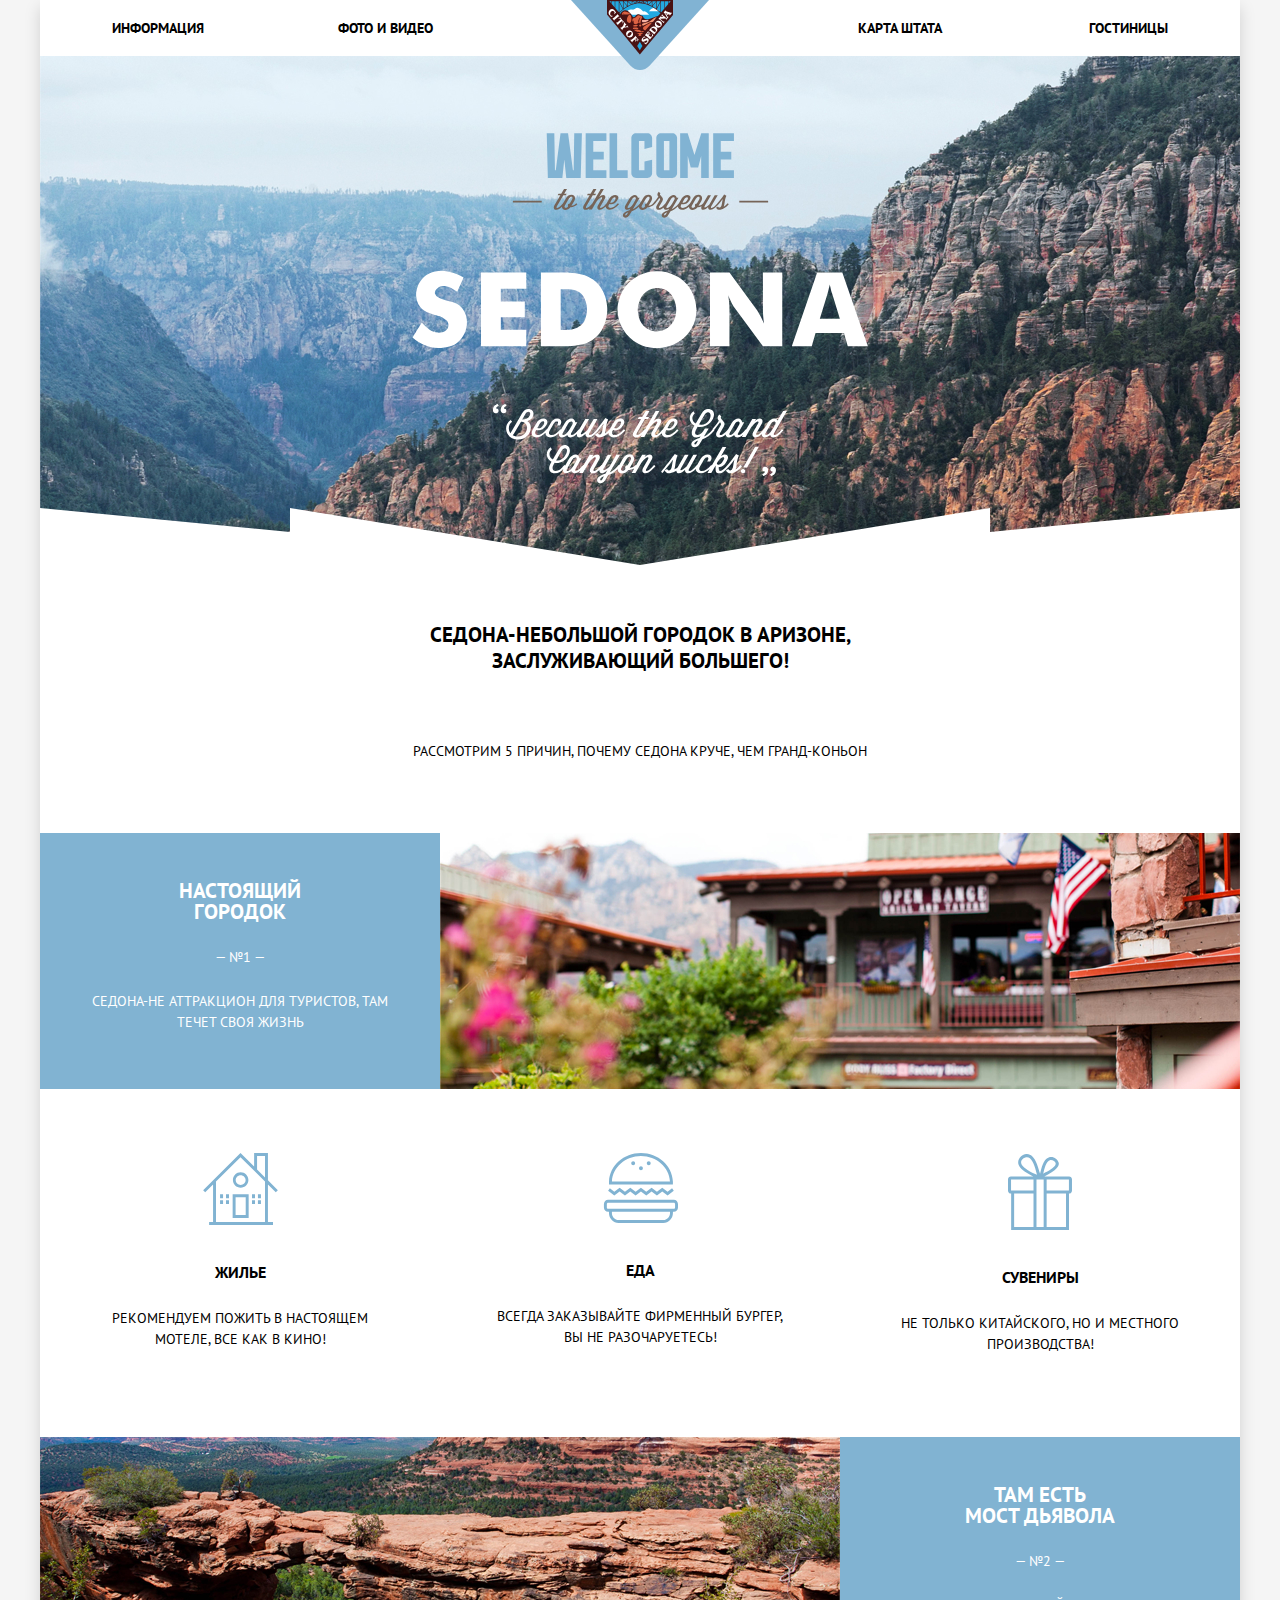
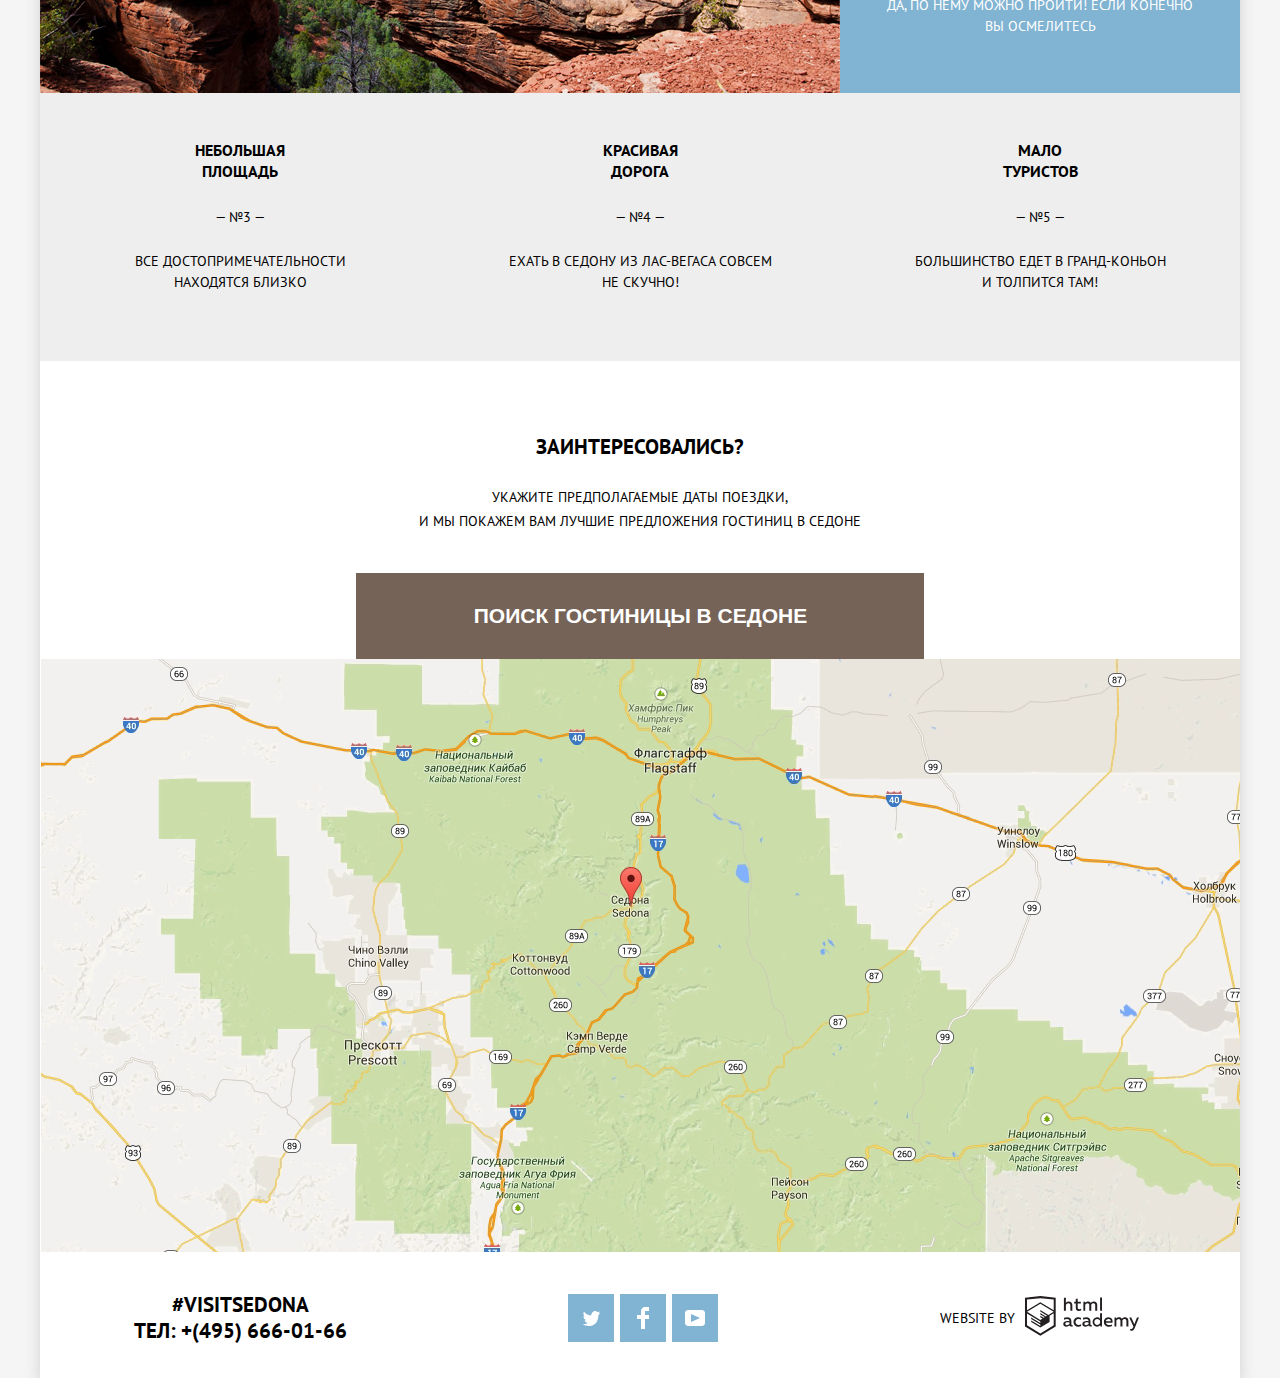
==== index.html @ 92fc89b7 "начал пиксель перфект щапку и форму" ====
<!DOCTYPE html>
<html lang="ru">

<head>
  <meta charset="UTF-8">
  <title>седона</title>
  <link href="css/normalize.css" rel="stylesheet">
  <link href="css/style.css" rel="stylesheet">
  <link rel="icon" href="favicon.ico">
  <link rel="icon" href="favicon/icon.svg" type="image/svg+xml">
  <link rel="apple-touch-icon" href="favicon/180.png">
  <link rel="manifest" href="manifest.webmanifest">
</head>

<body class="page-body">
  <div class="page-body__wrapper">
    <header class="header">
      <nav class="header__content-container">
        <a class="header__logo">
          <img src="img/logo.svg" alt="Логотип Седона»">
        </a>
        <ul class="header__nav-menu">
          <li class="header__nav-item header__nav-item--left"><a>информация</a></li>
          <li class="header__nav-item header__nav-item--left header__nav-item--central"><a href="blank.html">фото и видео</a></li>
          <li class="header__nav-item header__nav-item--right header__nav-item--central"><a href="blank.html">карта штата</a></li>
          <li class="header__nav-item header__nav-item--right"><a href="blank.html">гостиницы</a></li>
        </ul>
      </nav>
    </header>

    <main class="container">
      <div class="container__image">
        <img class="container__label" src="img/welcome.svg" width="457" height="351" alt="фигурная надпись Седона»">
        <img class="container__wings" src="img/wings.svg" width="1200" height="57" alt="заставка белого цвета»">
      </div>


      <section class="explanation">
        <h1 class="explanation__title">cедона-небольшой городок в aризоне,<br>заслуживающий большего!</h1>
        <p class="explanation__description"> рассмотрим 5 причин, почему cедона круче, чем гранд-коньон</p>
      </section>

      <div class="attraction-with-image-section">
        <div class="attraction-with-image-section__text-container">
          <p class="attraction-with-image-section__title">настоящий<br> городок</p>
          <p class="attraction-with-image-section__subtitle">— №1 —</p>
          <p class="attraction-with-image-section__description">седона-не аттракцион для туристов, там<br> течет своя жизнь
          </p>
        </div>
        <img class="attraction-with-image-section__image" src="img/imagewithflag.jpg" width="800" height="256" alt="Виды Седоны">
      </div>

      <section class="feature-section">
        <ul class="feature-section__feature-list">
          <li class="feature-section__feature">
            <img class="feature-section__feature-image" src="img/iconhome.svg" alt="абрис домика">
            <h3 class="feature-section__feature-title">жилье</h3>
            <p class="feature-section__feature-description">рекомендуем пожить в настоящем<br> мотеле, все как в кино!</p>
          </li>
          <li class="feature-section__feature">
            <img class="feature-section__feature-image" src="img/iconfood.svg" alt="гамбургер">
            <h3 class="feature-section__feature-title">еда</h3>
            <p class="feature-section__feature-description">всегда заказывайте фирменный бургер,<br> вы не разочаруетесь!
            </p>
          </li>
          <li class="feature-section__feature">
            <img class="feature-section__feature-image" src="img/iconsouvenir.svg" alt="коробка с бантом">
            <h3 class="feature-section__feature-title">сувениры</h3>
            <p class="feature-section__feature-description">не только китайского, но и местного<br> производства!</p>
          </li>
        </ul>
      </section>

      <div class="attraction-second-image-section">
        <img class="attraction-second-image-section__image" src="img/imagecanyon.jpg" width="800" height="256" alt="Виды каньонов">
        <div class="attraction-with-image-section__text-container">
          <p class="attraction-with-image-section__title">там есть<br> мост дьявола</p>
          <p class="attraction-with-image-section__subtitle">— №2 —</p>
          <p class="attraction-with-image-section__description">да, по нему можно пройти! если конечно<br> вы осмелитесь</p>
        </div>
      </div>

      <section class="attraction-section">
        <ul class="attraction-section__list">
          <li class="attraction-section__item">
            <h3 class="attraction-section__item-title"> небольшая<br> площадь</h3>
            <p class="attraction-section__item-subtitle">— №3 —</p>
            <p class="attraction-section__item-text">все достопримечательности<br> находятся близко</p>
          </li>
          <li>
            <h3 class="attraction-section__item-title"> красивая<br> дорога</h3>
            <p class="attraction-section__item-subtitle">— №4 —</p>
            <p class="attraction-section__item-text">ехать в седону из лас-вегаса совсем<br>не скучно!</p>
          </li>
          <li>
            <h3 class="attraction-section__item-title">мало<br> туристов</h3>
            <p class="attraction-section__item-subtitle">— №5 —</p>
            <p class="attraction-section__item-text">большинство едет в гранд-коньон<br> и толпится там!</p>
          </li>
        </ul>
      </section>

      <section class="search-section">
        <h2 class="search-section__title">заинтересовались?</h2>
        <p class="search-section__subtitle">
          укажите предполагаемые даты поездки,<br>
          и мы покажем вам лучшие предложения гостиниц в седоне
        </p>
        <div class="search-form">
          <button class="search-form__open-button" type="button">поиск гостиницы в седоне</button>
          <form class="search-form__form" action="#" method="post">
            <p class="search-form__input-container">
              <label class="search-form__label" for="check-in-date">дата заезда:</label>
              <input class="search-form__input" id="check-in-date" type="text" name="date" value="24 апреля 2017">
              <button class="search-form__calendar" type="button">
                <svg width="21" height="23" viewBox="0 0 21 23" fill="none" xmlns="http://www.w3.org/2000/svg">
                  <path fill-rule="evenodd" clip-rule="evenodd"
                    d="M16.406 3.02498H19.251C20.217 3.02498 21 3.84698 21 4.86198V21.164C21 22.179 20.217 23 19.251 23H1.75C0.784 23 0 22.179 0 21.164V4.86198C0 3.84698 0.784 3.02498 1.75 3.02498H4.593V1.64798C4.593 1.26698 4.887 0.958984 5.25 0.958984C5.612 0.958984 5.906 1.26698 5.906 1.64798V3.02498H9.844V1.64798C9.844 1.26698 10.138 0.958984 10.501 0.958984C10.862 0.958984 11.156 1.26698 11.156 1.64798V3.02498H15.094V1.64798C15.094 1.26698 15.387 0.958984 15.75 0.958984C16.112 0.958984 16.406 1.26698 16.406 1.64798V3.02498ZM19.5646 21.484C19.6466 21.3979 19.691 21.2828 19.688 21.164H19.689V4.86198C19.689 4.60898 19.493 4.40298 19.252 4.40298H16.407V5.78098C16.407 6.16198 16.113 6.46998 15.751 6.46998C15.388 6.46998 15.095 6.16198 15.095 5.78098V4.40298H11.157V5.78098C11.157 6.16198 10.863 6.46998 10.502 6.46998C10.139 6.46998 9.845 6.16198 9.845 5.78098V4.40298H5.907V5.78098C5.907 6.16198 5.613 6.46998 5.251 6.46998C4.888 6.46998 4.594 6.16198 4.594 5.78098V4.40298H1.75C1.50263 4.40953 1.30696 4.61458 1.312 4.86198V21.164C1.30696 21.4114 1.50263 21.6164 1.75 21.623H19.251C19.3698 21.6201 19.4826 21.5701 19.5646 21.484Z"
                    fill="#A9A9A9" />
                  <path fill-rule="evenodd" clip-rule="evenodd"
                    d="M4.59399 9.2251H7.21899V11.2911H4.59399V9.2251ZM4.59399 12.6681H7.21899V14.7351H4.59399V12.6681ZM7.21899 16.1121H4.59399V18.1781H7.21899V16.1121ZM9.18799 16.1121H11.813V18.1781H9.18799V16.1121ZM11.813 12.6681H9.18799V14.7351H11.813V12.6681ZM9.18799 9.2251H11.813V11.2911H9.18799V9.2251ZM16.406 16.1121H13.781V18.1781H16.406V16.1121ZM13.781 12.6681H16.406V14.7351H13.781V12.6681ZM16.406 9.2251H13.781V11.2911H16.406V9.2251Z"
                    fill="#A9A9A9" />
                </svg>
              </button>
            </p>
            <p class="search-form__input-container">
              <label class="search-form__label" for="check-out-date">дата выезда:</label>
              <input class="search-form__input" id="check-out-date" type="text" name="date" value="4 июля 2017">
              <button class="search-form__calendar" type="button">
                <svg width="21" height="23" viewBox="0 0 21 23" fill="none" xmlns="http://www.w3.org/2000/svg">
                  <path fill-rule="evenodd" clip-rule="evenodd"
                    d="M16.406 3.02498H19.251C20.217 3.02498 21 3.84698 21 4.86198V21.164C21 22.179 20.217 23 19.251 23H1.75C0.784 23 0 22.179 0 21.164V4.86198C0 3.84698 0.784 3.02498 1.75 3.02498H4.593V1.64798C4.593 1.26698 4.887 0.958984 5.25 0.958984C5.612 0.958984 5.906 1.26698 5.906 1.64798V3.02498H9.844V1.64798C9.844 1.26698 10.138 0.958984 10.501 0.958984C10.862 0.958984 11.156 1.26698 11.156 1.64798V3.02498H15.094V1.64798C15.094 1.26698 15.387 0.958984 15.75 0.958984C16.112 0.958984 16.406 1.26698 16.406 1.64798V3.02498ZM19.5646 21.484C19.6466 21.3979 19.691 21.2828 19.688 21.164H19.689V4.86198C19.689 4.60898 19.493 4.40298 19.252 4.40298H16.407V5.78098C16.407 6.16198 16.113 6.46998 15.751 6.46998C15.388 6.46998 15.095 6.16198 15.095 5.78098V4.40298H11.157V5.78098C11.157 6.16198 10.863 6.46998 10.502 6.46998C10.139 6.46998 9.845 6.16198 9.845 5.78098V4.40298H5.907V5.78098C5.907 6.16198 5.613 6.46998 5.251 6.46998C4.888 6.46998 4.594 6.16198 4.594 5.78098V4.40298H1.75C1.50263 4.40953 1.30696 4.61458 1.312 4.86198V21.164C1.30696 21.4114 1.50263 21.6164 1.75 21.623H19.251C19.3698 21.6201 19.4826 21.5701 19.5646 21.484Z"
                    fill="#A9A9A9" />
                  <path fill-rule="evenodd" clip-rule="evenodd"
                    d="M4.59399 9.2251H7.21899V11.2911H4.59399V9.2251ZM4.59399 12.6681H7.21899V14.7351H4.59399V12.6681ZM7.21899 16.1121H4.59399V18.1781H7.21899V16.1121ZM9.18799 16.1121H11.813V18.1781H9.18799V16.1121ZM11.813 12.6681H9.18799V14.7351H11.813V12.6681ZM9.18799 9.2251H11.813V11.2911H9.18799V9.2251ZM16.406 16.1121H13.781V18.1781H16.406V16.1121ZM13.781 12.6681H16.406V14.7351H13.781V12.6681ZM16.406 9.2251H13.781V11.2911H16.406V9.2251Z"
                    fill="#A9A9A9" />
                </svg>
              </button>
            </p>

            <div class="search-form__ages">
              <label class="search-form__label" for="choose-adult">взрослые:</label>
              <button class="search-form__age-button" type="button" name="minus-adult">
                <svg width="11" height="11" viewBox="0 0 11 2" fill="none" xmlns="http://www.w3.org/2000/svg">
                  <rect width="11" height="3" fill="#A9A9A9" />
                </svg>
              </button>
              <input class="search-form__age-input" id="choose-adult" type="text" name="amount-adult" value="2">
              <button class="search-form__age-button" class="" type="button" name="plus-adult">
                <svg width="11" height="11" viewBox="0 0 11 11" fill="none" xmlns="http://www.w3.org/2000/svg">
                  <path fill-rule="evenodd" clip-rule="evenodd" d="M4.23086 6.76932V11H6.76932V6.76932H11V4.23086H6.76932V0H4.23085V4.23086H0V6.76932H4.23086Z" fill="#A9A9A9" />
                </svg>
              </button>
              <label class="search-form__label search-form__label--type_inline" for="choose-child">дети:</label>
              <button class="search-form__age-button" type="button" name="minus-children">
                <svg width="11" height="11" viewBox="0 0 11 2" fill="none" xmlns="http://www.w3.org/2000/svg">
                  <rect width="11" height="3" fill="#A9A9A9" />
                </svg>
              </button>
              <input class="search-form__age-input" id="choose-child" type="text" name="amount-child" value="0">
              <button class="search-form__age-button" type="button" name="plus-children">
                <svg width="11" height="11" viewBox="0 0 11 11" fill="none" xmlns="http://www.w3.org/2000/svg">
                  <path fill-rule="evenodd" clip-rule="evenodd" d="M4.23086 6.76932V11H6.76932V6.76932H11V4.23086H6.76932V0H4.23085V4.23086H0V6.76932H4.23086Z" fill="#A9A9A9" />
                </svg>
              </button>
            </div>
            <button class="search-form__submit-button" type="submit">
              <p>найти</p>
            </button>
          </form>
        </div>
        <img class="search-form__map" src="img/map.jpg" alt="карта Седоны">
      </section>
    </main>

    <footer class="footer">
      <div class="footer__contacts">
        <a class="footer__contact-link" href="#">#VISITSEDONA</a>
        <a class="footer__contact-link" href="#">тел: +(495) 666-01-66</a>
      </div>

      <ul class="footer__social-list">
        <li class="footer__social-item">
          <a class="footer__social-button" href="#">
            <svg width="17" height="17" viewBox="0 0 17 17" fill="none" xmlns="http://www.w3.org/2000/svg">
              <path
                d="M10.95 1.14409C12.635 0.648089 13.934 1.41409 14.527 2.32309C15.2 2.09209 15.858 1.84209 16.538 1.61509C16.5249 2.30145 16.2117 2.94761 15.681 3.38309C16.366 3.55309 16.985 2.89209 16.985 2.89209C16.816 3.89209 15.979 4.68009 15.422 4.91609C15.191 11.6661 12.247 16.1331 5.34498 15.9981H4.89898C4.48898 15.9981 0.734977 15.5381 0.000976562 14.1111C2.27198 14.3071 3.89398 13.6891 4.69398 12.9341C3.73398 12.6341 2.01498 12.4571 1.71498 9.98409C2.06398 10.0901 2.27898 10.2121 2.90498 10.1031C1.70498 9.24709 0.373977 8.53009 0.447977 6.33009C0.732977 6.65809 1.51498 6.86609 1.78798 6.80209C1.08498 6.56109 -0.182023 3.44209 0.893977 1.85009C2.71198 3.70409 4.62898 5.45609 8.04598 5.62309C8.25398 3.33009 9.18298 1.79309 10.95 1.14409Z"
                fill="white" />
            </svg>
          </a>
        </li>
        <li class="footer__social-item">
          <a class="footer__social-button" href="#">
            <svg width="12" height="22" viewBox="0 0 12 22" fill="none" xmlns="http://www.w3.org/2000/svg">
              <path d="M12 4V0H8C5.79086 0 4 1.79086 4 4V8H0V12H4V22H8V12H12V8H8V4H12Z" fill="white" />
            </svg>
          </a>
        </li>
        <li class="footer__social-item">
          <a class="footer__social-button" href="#">
            <svg width="20" height="16" viewBox="0 0 20 16" fill="none" xmlns="http://www.w3.org/2000/svg">
              <path fill-rule="evenodd" clip-rule="evenodd"
                d="M3 0H17C18.65 0 20 1.35 20 3V13C20 14.65 18.65 16 17 16H3C1.35 16 0 14.65 0 13V3C0 1.35 1.35 0 3 0ZM6.027 4.002V11.998L15.014 8L6.027 4.002Z" fill="white" />
            </svg>
          </a>
        </li>
      </ul>

      <div class="footer__logo-container">
        <p class="footer__logo-text">WEBSITE BY</p>
        <a class="footer__logo-link" href="https://htmlacademy.ru/intensive/htmlcss">
          <svg width="115" height="41" viewBox="0 0 115 41" fill="none" xmlns="http://www.w3.org/2000/svg">
            <path fill-rule="evenodd" clip-rule="evenodd"
              d="M15.5197 1.05737H15.3509L0 2.71895V31.4945L15.3509 40.8382L30.7018 31.4945V2.71895L15.5197 1.05737ZM77.0183 2.62185H75.0876V15.7311H77.0183V2.62185ZM40.8619 2.63264V7.76843C41.6131 6.9864 42.6386 6.5436 43.7105 6.53843C44.6823 6.47908 45.6329 6.84495 46.3253 7.54479C47.0177 8.24462 47.3866 9.21244 47.3399 10.2068V15.7634H45.367V10.4658C45.4231 9.94897 45.2754 9.43059 44.9566 9.02553C44.6377 8.62047 44.174 8.36218 43.6683 8.3079H43.3518C42.3456 8.36979 41.4321 8.9295 40.9041 9.80764V15.7634H38.8995V2.63264H40.8619ZM77.0183 31.4837H75.2775V30.0595C74.4828 31.1353 73.23 31.7538 71.9119 31.7211C69.4751 31.5528 67.5825 29.4822 67.5825 26.9845C67.5825 24.4867 69.4751 22.4162 71.9119 22.2479C73.1195 22.2052 74.2818 22.7203 75.0771 23.6505V18.3205H77.0183V31.4837ZM47.0656 30.0595C47.263 30.0515 47.4583 30.0152 47.6459 29.9516V31.3866C47.2482 31.5404 46.826 31.6172 46.4009 31.6132C45.6482 31.6769 44.9394 31.2429 44.639 30.5342C43.7036 31.31 42.5302 31.7227 41.3261 31.6995C39.733 31.6995 38.256 30.804 38.256 28.9482C38.256 26.65 40.3661 25.9379 42.1702 25.9379C42.9402 25.9505 43.707 26.0408 44.4596 26.2076V25.884C44.4596 24.805 43.6578 23.9742 42.1491 23.9742C41.0585 23.9764 39.9804 24.2116 38.9839 24.6647V22.8305C40.0678 22.451 41.204 22.2506 42.3495 22.2371C44.8394 22.2371 46.3693 23.4455 46.3693 26.1753V29.4121C46.3546 29.5668 46.401 29.721 46.4981 29.8406C46.5951 29.9601 46.7349 30.035 46.8862 30.0487H47.0656V30.0595ZM40.2711 28.8403C40.298 29.229 40.4761 29.5905 40.7655 29.844C41.055 30.0974 41.4317 30.2217 41.8115 30.189H41.9275C42.8819 30.1906 43.7973 29.8022 44.4702 29.11V27.5779C43.842 27.4414 43.2026 27.3655 42.5605 27.3513C41.5055 27.3513 40.2817 27.7074 40.2817 28.8403H40.2711ZM56.0229 22.9384C55.1962 22.4632 54.2596 22.2246 53.3115 22.2479H52.9422C51.7332 22.2873 50.5891 22.8166 49.7619 23.7192C48.9347 24.6218 48.4923 25.8236 48.5321 27.06V27.5024C48.6957 30.0004 50.805 31.8921 53.2482 31.7318C54.2519 31.7555 55.2477 31.5452 56.1601 31.1168V29.2718C55.3769 29.7215 54.4945 29.9591 53.5963 29.9624C52.5199 30.0288 51.4963 29.4793 50.9385 28.5356C50.3806 27.5918 50.3806 26.4095 50.9385 25.4658C51.4963 24.522 52.5199 23.9725 53.5963 24.039C54.461 24.0357 55.3066 24.2989 56.0229 24.7942V22.9384ZM66.1514 30.0595C66.3488 30.0515 66.5441 30.0152 66.7317 29.9516V31.3866C66.334 31.5404 65.9118 31.6172 65.4867 31.6132C64.734 31.6769 64.0252 31.2429 63.7248 30.5342C62.7894 31.31 61.616 31.7227 60.4119 31.6995C58.8188 31.6995 57.3417 30.804 57.3417 28.9482C57.3417 26.65 59.4518 25.9379 61.256 25.9379C62.0259 25.9505 62.7928 26.0408 63.5454 26.2076V25.884C63.5454 24.805 62.7436 23.9742 61.2349 23.9742C60.1443 23.9764 59.0662 24.2116 58.0697 24.6647V22.8305C59.1536 22.451 60.2897 22.2506 61.4353 22.2371C63.9252 22.2371 65.455 23.4455 65.455 26.1753V29.4121C65.4404 29.5668 65.4868 29.721 65.5838 29.8406C65.6809 29.9601 65.8207 30.035 65.972 30.0487H66.1514V30.0595ZM59.855 29.8481C59.5632 29.5943 59.3837 29.2311 59.3569 28.8403H59.378C59.378 27.7074 60.5385 27.3513 61.6569 27.3513C62.299 27.3655 62.9383 27.4414 63.5665 27.5779V29.11C62.8937 29.8022 61.9782 30.1906 61.0239 30.189H60.9078C60.5263 30.2247 60.1469 30.1019 59.855 29.8481ZM69.3271 26.9305C69.3271 25.2859 70.6308 23.9526 72.239 23.9526L72.2601 24.0066C73.4742 24.0066 74.5742 24.7382 75.0665 25.8732V28.0311C74.5856 29.1871 73.4673 29.9296 72.239 29.9084C70.6308 29.9084 69.3271 28.5752 69.3271 26.9305ZM83.3486 22.2479C86.8408 22.2479 88.0541 25.1395 87.4844 27.7397H80.922C81.1436 29.3582 82.6839 30.0163 84.2876 30.0163C85.2509 30.0196 86.2027 29.8021 87.0729 29.3797V31.1061C86.0736 31.5421 84.9939 31.7519 83.9078 31.7211C81.2385 31.7211 78.8963 30.189 78.8963 26.9521C78.8362 25.7502 79.2482 24.5736 80.0408 23.6841C80.8334 22.7945 81.9408 22.2658 83.1165 22.2155H83.3486V22.2479ZM80.8693 26.1753C80.9704 24.8237 82.1216 23.8104 83.4436 23.9095H83.4858C84.1064 23.8531 84.7196 24.08 85.1612 24.5295C85.6028 24.979 85.8275 25.6051 85.7752 26.24H80.8693V26.1753ZM89.489 31.4621V22.4961H91.2298V23.575C91.9777 22.7197 93.041 22.2229 94.1628 22.2047C95.2951 22.1328 96.3712 22.7163 96.9482 23.7153C97.7407 22.8335 98.8477 22.3161 100.018 22.2803C100.952 22.2327 101.859 22.6011 102.507 23.2901C103.154 23.9792 103.478 24.9213 103.394 25.8732V31.4837H101.39V25.9271C101.437 25.4734 101.306 25.0191 101.024 24.6647C100.743 24.3104 100.336 24.0852 99.8917 24.039H99.6174C98.7512 24.0941 97.9525 24.536 97.4335 25.2474V31.4837H95.4289V25.9271C95.4728 25.47 95.3357 25.0139 95.0481 24.6611C94.7606 24.3082 94.3467 24.088 93.8991 24.0497H93.6881C92.7466 24.1344 91.8915 24.6449 91.3564 25.4416V31.5161H89.5312L89.489 31.4621ZM113.977 22.4745H111.972L109.324 29.2718L106.306 22.4853H104.196L108.417 31.5484L108.237 32.0016C107.72 33.3611 107.003 34.0516 106.053 34.0516C105.75 34.0548 105.447 34.0112 105.156 33.9221V35.6161C105.536 35.7125 105.926 35.7632 106.317 35.7671C107.646 35.7671 108.902 35.0226 109.851 32.6813L113.977 22.4745ZM52.689 6.78658V3.54974L50.7266 4.01369V6.73264H49.144V8.49132H50.7899V12.9905C50.7231 13.817 51.0244 14.6301 51.61 15.2038C52.1955 15.7775 53.0028 16.0505 53.8073 15.9468C54.5996 15.9535 55.3875 15.8259 56.139 15.5692V13.8429C55.5727 14.0781 54.9672 14.199 54.356 14.199C53.2165 14.199 52.689 13.8105 52.689 12.6237V8.5129H55.8541V6.78658H52.689ZM58.3862 15.7526V6.75421H60.1376V7.83316C60.8811 6.97655 61.9403 6.476 63.0601 6.45211C64.1624 6.38099 65.2146 6.93142 65.8032 7.88711C66.5958 7.00534 67.7028 6.48794 68.8734 6.45211C69.8138 6.41462 70.7233 6.79859 71.364 7.50353C72.0046 8.20846 72.3126 9.16418 72.2073 10.1205V15.7418H70.2028V10.1853C70.2499 9.73151 70.1184 9.27721 69.8373 8.92287C69.5561 8.56853 69.1485 8.34334 68.7046 8.29711H68.4619C67.5957 8.35228 66.797 8.7942 66.278 9.50553V15.7418H64.2734V10.1853C64.3206 9.73151 64.1891 9.27721 63.9079 8.92287C63.6268 8.56853 63.2191 8.34334 62.7752 8.29711H62.5326C61.5911 8.38181 60.736 8.89229 60.2009 9.68895V15.7634H58.3862V15.7526ZM28.6972 30.3033L28.7078 30.2968L28.6972 30.3184V30.3033ZM28.6972 18.3205V30.3033L15.3509 38.4321L2.00459 30.3184V18.5147L15.2876 26.6068V28.0311L6.18257 22.5284V23.9418L15.3404 29.5632V31.0629L6.19312 25.4955V26.9521L15.3509 32.5734L24.5826 26.9197V20.8129L28.6972 18.3205ZM28.7078 16.7776L25.0362 18.9355L23.3482 20.0145L15.3087 15.0837V16.4971L22.156 20.7266L22.0083 20.8237L20.9532 21.4063L15.2876 17.9537V19.3995L19.761 22.1184L18.706 22.8413L15.3298 20.7913V22.2047L17.5454 23.5426L15.2982 24.9021L2.11009 16.864L15.3087 8.72869L28.7078 16.7776ZM15.2876 7.27211L28.7078 15.3534V4.56395L15.3615 3.12895L2.01514 4.56395V15.3534L15.2876 7.27211Z"
              fill="#231F20" />
          </svg>
        </a>
      </div>
    </footer>
  </div>
  <script src="js/search-form.js"></script>
</body>

</html>
---- css/style.css ----
:root {
  --basic-white: #ffffff;
  --basic-light-dark: #EEEEEE;
  --light-grey: #F2F2F2;
  --defolt-smoke:  #f5f5f5;
  --basic-dark: #81B3D2;
  --dark-blue: #669EC0;
  --footer-color: rgba(255, 255, 255, 0.9);
  --default-font-family: "PT Sans", Arial, sans-serif;
  --default-black: #000000;
  --default-hover: #81B3D2;
  --default-brown: #766357;
  --default-dark-grey:  #ababab;
  --default-for-tringle: #CACACA;
  --fefault-for-button: #666666;
  --default-for-booking__name: #333333;
  --default-for-border: #E5E5E5;
  --default-active:  #5496BD;
  --default-right-button-hover: #604E43;
  --default-right-button-active: #503E33;
  --default-logo-active: #231F20;
  --default-brown-hover: #604E43;
  --default-brown-active:#503E33;
  --defauit-blocked-checkbox: #6A6A6A;
  --transparent-black: rgba(0, 0, 0, .3);
  --grey-hover: #EBEBEB;
}

body {
  min-width: 1200px;
  margin: 0;
  padding: 0;
  font-size: 14px;
  line-height: 21px;
  font-family: var(--default-font-family);
  text-transform: uppercase;
  background-color: var(--basic-white);

} 
  
@font-face {
  font-family: "PT Sans";
  src: url(../fonts/PTSans.woff2) format("woff2"), url(../fonts/PTSans.woff) format("woff");
  font-weight: 400;
  font-style: normal;
}

@font-face {
  font-family: "PT Sans";
  src: url(../fonts/PTSans-Bold.woff2) format("woff2"), url(../fonts/PTSans-Bold.woff) format("woff");
  font-weight: 700;
  font-style: normal;
}

.visually-hidden {
  position: absolute;
  width: 1px;
  height: 1px;
  margin: -1px;
  border: 0;
  padding: 0;
  white-space: nowrap;
  clip-path: inset(100%);
  clip: rect(0 0 0 0);
  overflow: hidden;
}

.img {
  max-width: 100%;
  height: auto;
}

.attraction-with-image-section__text-container {
  background:var(--basic-dark);
  color: var(--basic-white);
}

.attraction-second-image-section__text-container {
  background: var(--basic-dark);
  color: var(--basic-white);
}

.feature-section {
  background: var(--basic-white);
}

.attraction-section {
  background:var(--basic-light-dark);
}

.page-body{
  min-height: 100%;
  background-color: var(--defolt-smoke);
}

.page-body__wrapper {
  width: 1200px;
  margin: 0 auto;
  background-color: var(--basic-white);
  box-shadow: 0px 7px 15px rgba(0, 1, 1, 0.15);
}

/* header */

.header {
  height: 56px;
  background-color: var(--basic-white);
}

.header__content-container {
  display: flex;
  justify-content: space-between;
}

.header__logo {
  position: absolute;
  width: 138px; 
  height: 70px;
  top: 0px;
  left: calc(50% - 69px);
  z-index: 1;
}

.header__nav-menu {
  display: flex;
  align-items: center;
  justify-content: space-between;
  width: 100%;
  padding: 0 72px;
  list-style: none;
}

.header__nav-item {
  margin-top: 1px;
}

.header__nav-item--left {
  text-align: left;
}

.header__nav-item--right {
  text-align: right;
}

.header__nav-item--left.header__nav-item--central {
  margin-left: 134px;
  margin-right: auto;
}

.header__nav-item--right.header__nav-item--central {
  margin-left: auto;
  margin-right: 147px;
}

.header__nav-item a {
  font-family: var(--default-font-family);
  font-weight: 700;
  font-size: 14px;
  line-height: 26px;
  text-decoration: none;
  text-transform: uppercase;
  color: var(--default-black);
}

.header__nav-item :hover {
  color: var(--default-hover);
}

.header__nav-item :active {
  color: var(--default-black);
  }

.header__nav-item :visited {

}


.attraction-with-image-section {
  display: grid;
  grid-template-columns: 1fr 2fr;
}
.attraction-with-image-section__title {
  margin-top: 47px;
  font-weight: 700;
  font-size: 21px;
}

.attraction-with-image-section__subtitle {
  margin-top: 25px;
}

.attraction-with-image-section__description {
  margin-top: 23px;
}

.attraction-with-image-section__text-container {
  text-align: center;
}

.attraction-section__list {
text-align: center;
}
.container {
  display: grid;
  grid-template-rows: auto 1fr auto auto auto 1fr auto;
}

.container__label {
  position: absolute;
  top: 77px;
  left: calc(50% - 228px);
}

.container__wings {
  position: absolute;
  bottom: 0;
  left: 0;
}

.container__image {
  position: relative;
  background-image: url(../img/backgroundphoto.jpg);
  width: auto; 
  height: 509px; 
  }

.explanation {
  display: grid;
  background: var(--basic-white);
  }

.explanation__title {
  padding-top: 43px;
  left: 405px;
  top: 606.5px;
  text-align: center;
  text-transform: uppercase;
  margin-bottom: 16px;
  font-weight: 700;
  font-size: 21px;
  line-height: 26px;
}

.explanation__description {
  text-align: center;
  margin-bottom: 51px;
  padding-top: 16px;
}
 
.feature-section__feature-list {
  display: grid;
  grid-template-columns: 1fr 1fr 1fr;
  margin: 64px 0 0 0;
  padding: 0;
  text-align: center;
  list-style:none;
}

.feature-section__feature-title {
  margin-top: 31px;
} 

.feature-section__feature-description {
  margin-top: 25px;
  margin-bottom: 82px;
} 

.attraction-second-image-section {
  display: grid;
  grid-template-columns: 1fr 2fr;
  margin: 0 auto;
}

.attraction-section__list {
  display: grid;
  grid-template-columns: 1fr 1fr 1fr;
  padding: 0 0 54px 0;
  margin: 0 auto;
  list-style:none;
}

.attraction-section__item-title {
  margin-top: 47px;
}

.attraction-section__item-subtitle {
  margin-top: 25px;
}

.attraction-section__item-text {
  margin-top: 23px;
}

/* search-form-section */

.search-section {
  position: relative;
  padding-top: 58px;
  background: var(--basic-white);
  text-align: center;
}

.search-form-section__title {
  margin: 0;
  font-size: 30px;
  line-height: 24px;
  text-transform: uppercase;
}

.search-section__subtitle {
  margin: 28px 0 0 0;
  font-size: 14px;
  line-height: 24px;
  text-transform: uppercase;
}


.search-form {
  position: relative;
  margin: 40px auto 0 auto;
  width: 568px;
}

.search-form__open-button {
  display: block;
  box-sizing: border-box;
  width: 100%;
  height: 86px;
  padding: 30px 24px 38px 25px;
  font-weight: 700;
  font-size: 21px;
  line-height: 26px;  
  color: var(--basic-white);
  background-color:var(--default-brown);
  border: none;
  text-transform: uppercase;
  cursor: pointer;
}

.search-form__open-button:hover {
  background-color: var(--default-brown-hover);
}

.search-form__open-button:active {
  background-color: var(--default-brown-active);
}

.search-form__form {
  box-sizing: border-box;
  position: absolute;
  width: 100%;
  padding: 55px;
  background-color: var(--basic-white);
  box-shadow: 0px 5px 15px rgba(0, 1, 1, 0.2);
  top: 86px;
  left: 0;
  transition: all 0.5s;
  transform: scaleY(0);
  transform-origin: top center;
}

.search-form__form--visible {
  transform: scaleY(1);
}

.search-form-section__item {

}

.search-form__ages {
  display: flex;
  align-items: center;
  justify-content: space-between;
}

.search-form-section__check-out-date {
}

.search-form__input-container {
  position: relative;
  display: flex;
  align-items: center;
}

.search-form__label {
  display: block;
  box-sizing: border-box;
  width: 112px;
  text-align: left;
  font-weight: 700;
  font-size: 14px;
  line-height: 26px;
  font-family: var(--default-font-family);
  color: var(--default-black);
}
.search-form__label--type_inline {
  margin-left: auto;
  padding-left: 37px;
}

.search-form__input {
  display: block;
  height: 38px;
  flex-grow: 1;
  padding: 6px 12px;
  font-family: var(--default-font-family);
  background-color: var(--light-grey);
  border: none;
  text-transform: uppercase;
  font-weight: 700;
  font-size: 14px;
  line-height: 26px;
  outline: none;
}

.search-form__input:hover {
  background-color:var(--grey-hover);
  outline: none;
}

.search-form__input:focus {
  background-color:var(--basic-white);
  border: 2px solid #E5E5E5;
  outline: none;
}

.search-form__calendar {
  position: absolute;
  left: 421px;
  top: 10px;
  cursor: pointer;
  border: none;
  outline: none;
}

.search-form__calendar:hover path {
  fill: var(--default-black);
  outline: none;
}

.search-form__calendar:active path {
  fill: var(--default-hover);
  outline: none;
}

.search-form__age-button {
  display: block;
  box-sizing: border-box;
  height: 38px;
  width: 38px;
  border: none;
  cursor: pointer;
  outline: none;
}

.search-form__age-button:hover path {
  fill: var(--default-black);
  outline: none;
}

.search-form__age-button:active path {
  fill: var(--default-hover);
  outline: none;
}

.search-form__age-input {
  padding: 0;
  height: 38px;
  width: 38px;
  font-family: var(--default-font-family);
  background-color: var(--light-grey);
  border: none;
  text-transform: uppercase;
  text-align: center;
  font-weight: 700;
  font-size: 14px;
  line-height: 26px;
  outline: none;
}

.search-form__submit-button {
  display: block;
  margin-top: 54px;
  color: var(--basic-white);
  background-color: var(--basic-dark);
  width: 100%;
  font-weight: 700;
  font-size: 21px;
  line-height: 26px;
  border: none;
  text-transform: uppercase;
  cursor: pointer;
  outline: none;
}

.search-form__submit-button:hover {
  background-color: var(--dark-blue);
  outline: none;
}

.search-form__submit-button:active {
  background-color: var(--default-active);
  outline: none;
}

.appointment-item input:focus {
  border-color: var(--special);
}

/* footer */

.footer {
  background-color: var(--footer-color);
  display: grid;
  grid-template-columns: 1fr 1fr 1fr;
  height: 120px;
}

.footer__contacts {
  display: flex;
  flex-direction: column;
  justify-content: center;
}

.footer__contact-link {
  display: block;
  text-align: center;
  font-size: 21px;
  line-height: 26px;
  font-weight: 700;
  text-decoration: none;
  color: var(--default-black);
}

.footer__social-list {
  display: flex;
  justify-content: center;
  align-items: center;
  padding: 0;
  list-style:none;
}

.footer__social-item {
  margin-left: 6px;
}

.footer__social-button {
  display:flex;
  align-items: center;
  justify-content: center;
  width: 46px;
  height: 48px;
  background-color:var(--basic-dark);
}

.footer__social-button:active {
  background-color: var(--dark-blue);
}

.footer__social-button:hover {
  background-color: var(--dark-blue);
}

.footer__social-button:hover path {
  fill: var(--basic-white);
  opacity: 0.3;
}

.footer__social-button:active path {
  fill: var(--basic-white);
  opacity: 0.3;
}

.footer__logo-container {
  display: flex;
  justify-content: center;
  align-items: center;
}

.footer__logo-text {
  display: block;
  font-size: 14px;
  line-height: 26px;
}

.footer__logo-link {
  margin-left: 10px;
}

.footer__logo-link:hover path {
  fill: var(--default-hover);
}

.footer__logo-link:active path {
  fill: var(--default-logo-active);
}


/* choose-form-section */

.choose-form-section{
  display: grid;
  grid-template-columns: 1fr 1fr 50%;
  height: 217px;
  background-image: url(../img/background.jpg);
}

.choose-form__service {
  display:block;
  position: relative;
  font-size: 14px;
  text-transform: uppercase;
  cursor: pointer;
  user-select: none;
  color: var(--basic-white);
}
.service {
  display: block;
  margin-left: 41px;
}

.service {
  display: block;
  margin-left: 41px;
}

.choose-form__checkbox-input + label::after {
  display: block;
  content: "";
  position: absolute;
  left: 0;
  top: 0;
  width: 27px;
  height: 23px;
  box-sizing: border-box;
  background-repeat: no-repeat;
  background-position: 0 0;
}

.choose-form__checkbox-input:not(:checked) + label::after {
  background-image: url("../img/checkbox_off.svg");
}

.choose-form__checkbox-input:checked + label::after {
  background-image: url("../img/checkbox_on.svg");
}

.choose-form__checkbox-input:disabled {
  color: var(--defauit-blocked-checkbox);
}

.choose-form__check {
  margin-top: 24px;
}

.choose-form__checkbox {
  display: flex;
}

.choose-form__checkbox:not(:first-of-type) {
  margin-top: 22px;
}

/* бегунок */

.choose-form-section__column-left {
  padding: 27px 73px 32px 59px;
}

.choose-form-section__column-right {
  padding: 27px 73px 32px 14px;
}

.choose-form-section__fieldset {
  border: none;
}

.choose-form__title {
  color: var(--basic-white);
  font-size: 16px;
  font-weight: 700;
  text-transform: uppercase;
}

.choose-form__filter-item {
  display: flex;
  justify-content: flex-end;
  position: relative;
  padding: 27px 72px 32px 73px;
  border: none;
}

.choose-form__range-filter {
  padding: 0;
  border: none;
}

.choose-form__range-controls {
  position: relative;
  width: 316px;
  margin-top: 20px;
}

.choose-form__range-controls .scale {
  position: relative;
  width: 316px; 
  height: 2px;
  background-color: var(--basic-white);
}

.choose-form__price-controls {
  margin-top: 13px;
  position: relative;
  border: 2px solid var(--basic-white);
  display: flex;
}

.choose-form__price-controls::before {
  content: "";
  position: absolute;
  left: 157px;
  right: 0;
  top: 5px;
  width: 2px;
  height: 22px;
  background-color:var(--basic-white);

}

.choose-form__price-blocks {
  display: flex;
}

.choose-form__min-price {
  margin: 5px 0 5px 64px;
  color:var(--basic-white);
}
.choose-form__max-price {
  margin: 5px 0 6px 73px;
  color:var(--basic-white);
}

.choose-form__min-price-input {
  margin: 5px 0 7px 4px;
  color:var(--basic-white);
  background: transparent;
  border: none;
  /* border: 1px solid red; */
  width: 47px;
}

.choose-form__max-price-input{
  margin: 5px 0 7px 4px;
  color:var(--basic-white);
  background: transparent;
  border: none;
  /* border: 1px solid red; */
  width: 47px;
}

.choose-form__range-controls .bar {
  position: absolute;
  left: 260px;
  width: 56px;
  height: 2px;
  background-color: var(--basic-white);
  opacity: 0.3;
}

.choose-form__range-controls .toggle {
  position: absolute;
  top: -8px;
  left: 0;
  width: 4px;
  height: 4px;
  padding: 0;
  border: 8px solid var(--basic-white);
  background-color: var(--default-dark-grey);
  border-radius: 50%;
  box-shadow: 0 2px 1px 0 var(--default-dark-grey);
  cursor: pointer;
}

.choose-form__range-controls .toggle-min {
  left: 2px;
}

.choose-form__range-controls .toggle-max {
  left: 255px;
}

.choose-form__button {
  display: block;
  position: relative;
  padding: 7px 35px 8px 36px;
  margin: 33px auto 0 auto;
  border: 2px solid var(--basic-white);
  box-sizing: border-box;
  border-radius: 2px; 
  background: transparent;
  font-size: 14px;
  line-height: 21px;
  text-transform: uppercase;
  color: var(--basic-white);
  outline: none;
  transform: scaleX(0.92) scaleY(0.92) translate(-4px, -4px);
}

.choose-form__button:hover {
  background-color: var(--basic-white);
  color: var(--default-black);
}


/* data-search */

.data-search {
  display: flex;
  align-items: center;
  height: 86px;
  padding: 0 73px;
  background-color: var(--basic-white);
} 

.data-search__result-count {
  display: block;
  margin-top: 25px;
  width: 135px;
  font-weight: bold;
  font-size: 21px;
  line-height: 26px;
}

.data-search__sort-title {
  display:block;
  margin-left: 29px;
  font-size: 12px;
  line-height: 18px;
}

.data-search__sort-options {
  display: flex;
  margin-left: 40px;
  padding: 0;
  list-style:none;
}

.data-search__sort-option:not(:first-child) {
  margin-left: 33px;
}

.data-search__option-link {
  font-size: 12px;
  text-decoration: none;
  color: var(--transparent-black);
  border-bottom: 1px dotted var(--basic-dark);
}

.data-search__option-link:hover {
  color: var(--dark-blue);
}

.data-search__option-link:active {
  color: var(--default-black);
  border-bottom: none;
}

.data-search__sort-order-buttons {
  margin-left: auto;
  margin-top: 12px;
}

.data-search__sort-order-button {
  margin-right: 1px;
  color: var(--default-for-tringle); 
  text-decoration: none;
}

.data-search__sort-order-button:hover {
  color:var(--default-black); 
}

.data-search__sort-order-button:active {
  color:var(--basic-dark); 
}

.data-search__sort-order-button--active {
  color: var(--dark-blue);
}


.booking {
  display: flex;
  padding: 29px 0;
  padding-left: 72px;
  border: 1px solid var(--default-for-border);
  background: var(--basic-white);
}

.booking__image {
  margin-top: 2px;
}

.boking__details {
  display: flex;
}

.booking__title {
  margin: 0;
  font-size: 21px;
  line-height: 26px;
}

.booking__title-link {
  text-decoration: none;
  color: var(--default-black);
}

.booking__title-link:hover {
color: var(--basic-dark);
}

.booking__title-link:active {
  color: var(--default-black);
  opacity: 0.3;
  }

.booking__name {
  color: var(--default-for-booking__name);
}

.booking__rating-container {
  margin-left: auto;
  margin-right: 72px;
  display: flex;
  flex-direction: column;
  align-items: flex-end;
  justify-content: space-between;
}

.booking__description {
  margin-left: 29px;
}

.booking__rating-container {
  position: relative;
}

.booking__rating-stars {
  font-size: 21px;
  margin: 0;
  color: var(--basic-dark);
}

.booking__button {
  padding: 3px 17px 3px 16px;
  text-transform: uppercase;
  font-size: 14px;
  line-height: 21px;
  font-weight: 700;
  color: var(--basic-white);
  border: none;
  outline: none;
}

.booking__button--left {
  background-color: var(--basic-dark);
}

.booking__button--left:hover {
  background-color: var(--dark-blue);
}

.booking__button--left:active {
  background-color: var(--default-active);
}

.booking__button--right {
  background-color: var(--default-brown);
}

.booking__button--right:hover {
  background-color: var(--default-right-button-hover);
}

.booking__button--right:active {
  background-color: var(--default-right-button-active);
} 

.booking__rating-button {
  margin: 0;
  padding: 3px 12px 3px 15px;
  font-size: 14px;
  white-space: nowrap;
  background-color: var(--light-grey);
  color: var(--fefault-for-button);
  text-transform: uppercase;
}
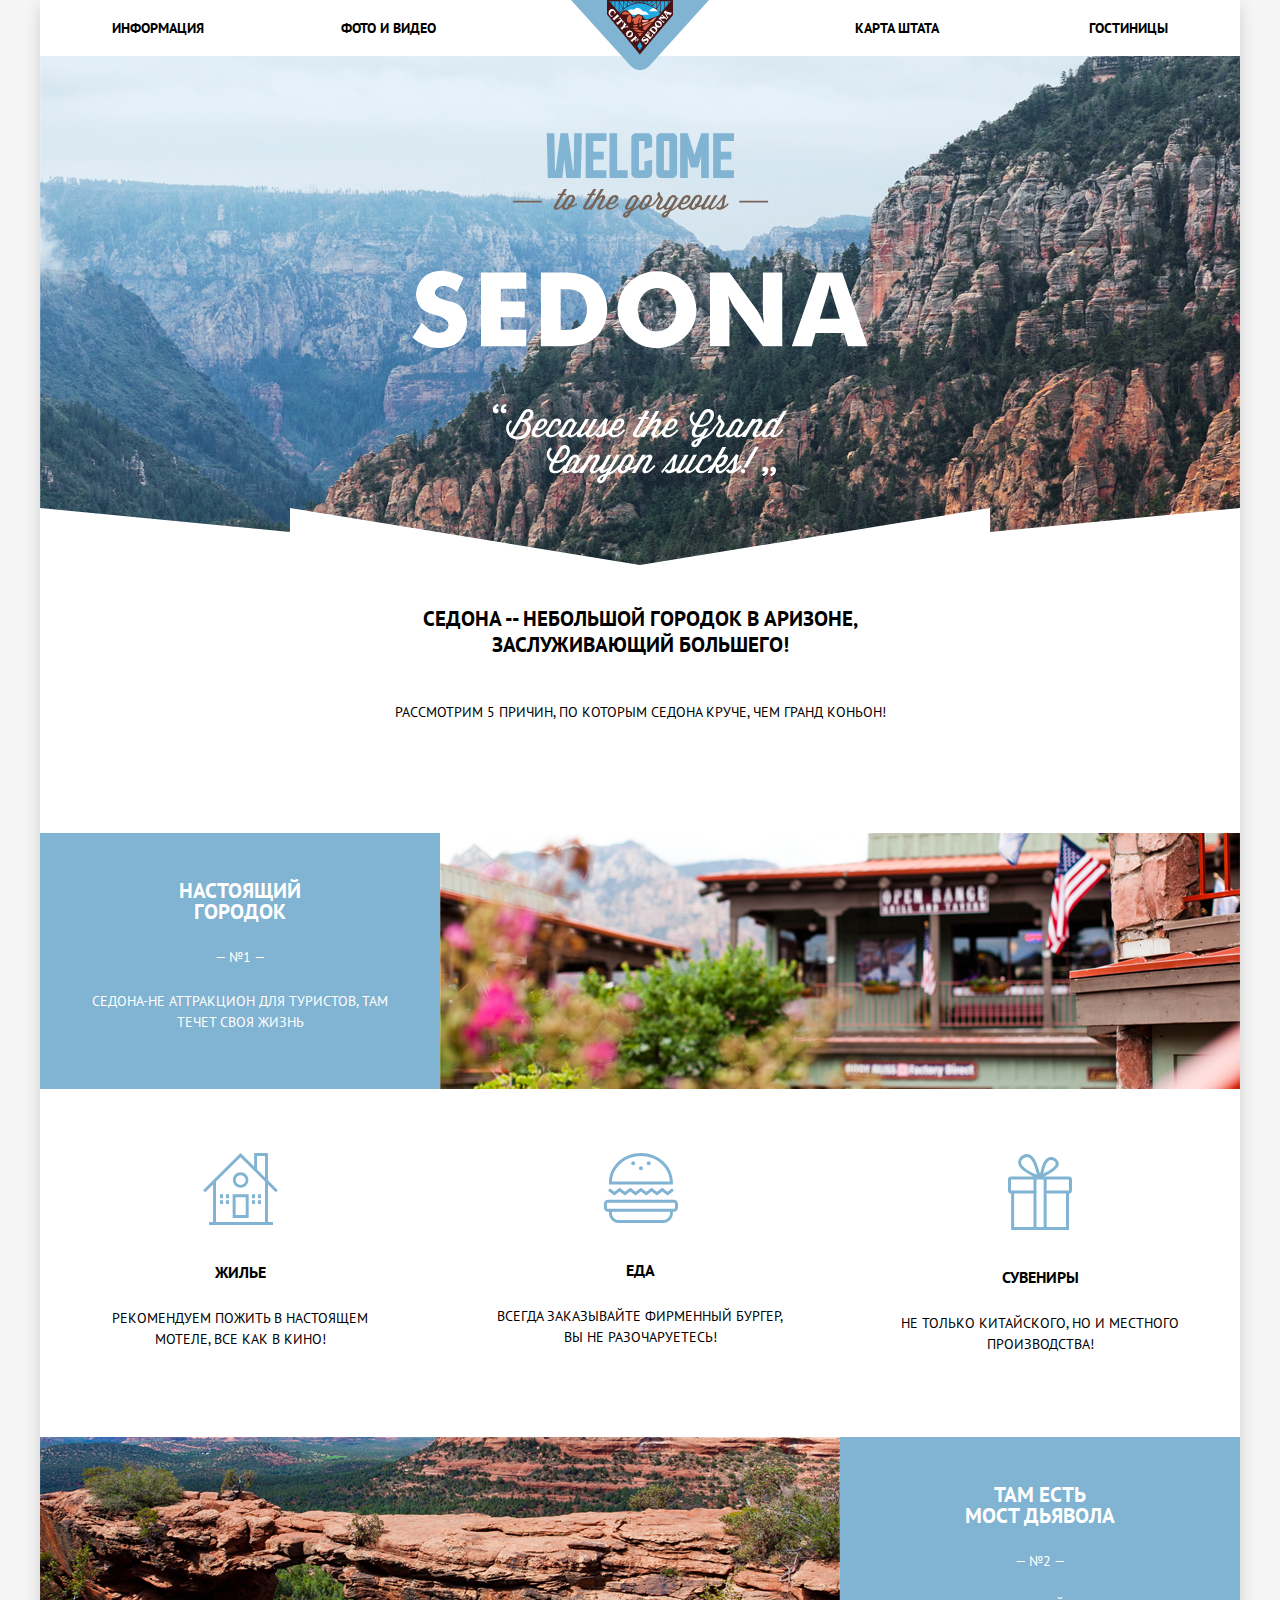
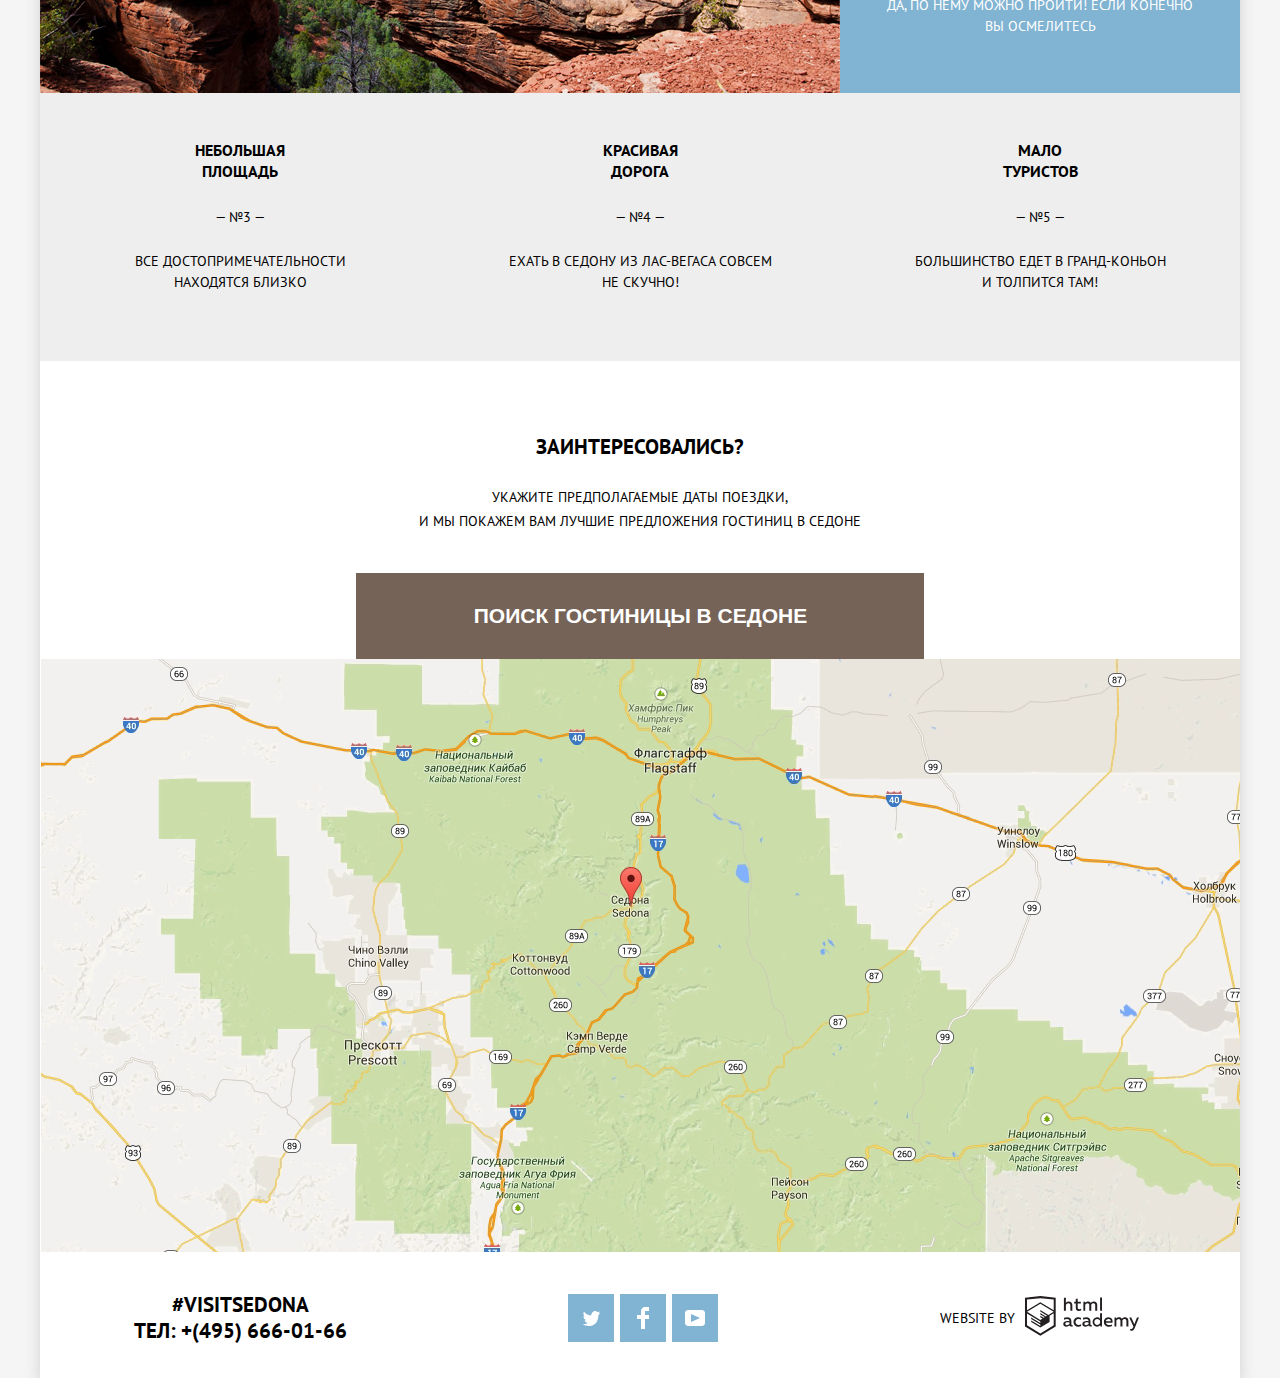
==== commit e8a36fd4: "исправление замечаний" ====
--- a/index.html
+++ b/index.html
@@ -20,10 +20,10 @@
           <img src="img/logo.svg" alt="Логотип Седона»">
         </a>
         <ul class="header__nav-menu">
-          <li class="header__nav-item header__nav-item--left"><a>информация</a></li>
-          <li class="header__nav-item header__nav-item--left header__nav-item--central"><a href="blank.html">фото и видео</a></li>
-          <li class="header__nav-item header__nav-item--right header__nav-item--central"><a href="blank.html">карта штата</a></li>
-          <li class="header__nav-item header__nav-item--right"><a href="blank.html">гостиницы</a></li>
+          <li class="header__nav-item"><a>информация</a></li>
+          <li class="header__nav-item"><a href="blank.html">фото и видео</a></li>
+          <li class="header__nav-item"><a href="blank.html">карта штата</a></li>
+          <li class="header__nav-item"><a href="blank.html">гостиницы</a></li>
         </ul>
       </nav>
     </header>
@@ -36,8 +36,8 @@
 
 
       <section class="explanation">
-        <h1 class="explanation__title">cедона-небольшой городок в aризоне,<br>заслуживающий большего!</h1>
-        <p class="explanation__description"> рассмотрим 5 причин, почему cедона круче, чем гранд-коньон</p>
+        <h1 class="explanation__title">cедона -- небольшой городок в aризоне,<br>заслуживающий большего!</h1>
+        <p class="explanation__description"> рассмотрим 5 причин, по которым cедона круче, чем гранд коньон!</p>
       </section>
 
       <div class="attraction-with-image-section">
--- a/css/style.css
+++ b/css/style.css
@@ -124,16 +124,34 @@
 }
 
 .header__nav-menu {
-  display: flex;
+  display: grid;
+  grid-template-columns: 1fr 1fr 139px 1fr 1fr;
   align-items: center;
-  justify-content: space-between;
+  margin: 0;
   width: 100%;
+  height: 56px;
   padding: 0 72px;
   list-style: none;
 }
 
-.header__nav-item {
-  margin-top: 1px;
+.header__nav-item:nth-child(1) {
+  text-align: left;
+  grid-column: 1;
+}
+
+.header__nav-item:nth-child(2) {
+  text-align: left;
+  grid-column: 2;
+}
+
+.header__nav-item:nth-child(3) {
+  text-align: right;
+  grid-column: 4;
+}
+
+.header__nav-item:nth-child(4) {
+  text-align: right;
+  grid-column: 5;
 }
 
 .header__nav-item--left {
@@ -146,7 +164,7 @@
 
 .header__nav-item--left.header__nav-item--central {
   margin-left: 134px;
-  margin-right: auto;
+  margin-right: auto; 
 }
 
 .header__nav-item--right.header__nav-item--central {
@@ -176,11 +194,11 @@
 
 }
 
-
 .attraction-with-image-section {
   display: grid;
   grid-template-columns: 1fr 2fr;
 }
+
 .attraction-with-image-section__title {
   margin-top: 47px;
   font-weight: 700;
@@ -202,9 +220,14 @@
 .attraction-section__list {
 text-align: center;
 }
+
 .container {
   display: grid;
   grid-template-rows: auto 1fr auto auto auto 1fr auto;
+}
+
+.container--type_inside-page {
+  grid-template-rows: auto;
 }
 
 .container__label {
@@ -227,17 +250,13 @@
   }
 
 .explanation {
-  display: grid;
   background: var(--basic-white);
   }
 
 .explanation__title {
-  padding-top: 43px;
-  left: 405px;
-  top: 606.5px;
+  padding-top: 27px;
   text-align: center;
   text-transform: uppercase;
-  margin-bottom: 16px;
   font-weight: 700;
   font-size: 21px;
   line-height: 26px;
@@ -245,8 +264,7 @@
 
 .explanation__description {
   text-align: center;
-  margin-bottom: 51px;
-  padding-top: 16px;
+  padding-top: 30px;
 }
  
 .feature-section__feature-list {
@@ -433,6 +451,7 @@
   cursor: pointer;
   border: none;
   outline: none;
+  background: transparent;
 }
 
 .search-form__calendar:hover path {
@@ -598,35 +617,25 @@
 }
 
 
-/* choose-form-section */
-
-.choose-form-section{
-  display: grid;
-  grid-template-columns: 1fr 1fr 50%;
-  height: 217px;
+/* choose-form */
+
+.choose-form {
+  display: flex;
   background-image: url(../img/background.jpg);
 }
 
-.choose-form__service {
+.choose-form__checkbox-label {
   display:block;
   position: relative;
+  padding-left: 41px;
   font-size: 14px;
   text-transform: uppercase;
   cursor: pointer;
   user-select: none;
   color: var(--basic-white);
 }
-.service {
-  display: block;
-  margin-left: 41px;
-}
-
-.service {
-  display: block;
-  margin-left: 41px;
-}
-
-.choose-form__checkbox-input + label::after {
+
+.choose-form__checkbox-label::after {
   display: block;
   content: "";
   position: absolute;
@@ -639,11 +648,11 @@
   background-position: 0 0;
 }
 
-.choose-form__checkbox-input:not(:checked) + label::after {
+.choose-form__checkbox-input:not(:checked) + .choose-form__checkbox-label::after {
   background-image: url("../img/checkbox_off.svg");
 }
 
-.choose-form__checkbox-input:checked + label::after {
+.choose-form__checkbox-input:checked + .choose-form__checkbox-label::after {
   background-image: url("../img/checkbox_on.svg");
 }
 
@@ -652,28 +661,26 @@
 }
 
 .choose-form__check {
+  margin-top: 28px;
+}
+
+.choose-form__checkbox {
+  display: flex;
+}
+
+.choose-form__checkbox:not(:first-of-type) {
   margin-top: 24px;
 }
 
-.choose-form__checkbox {
-  display: flex;
-}
-
-.choose-form__checkbox:not(:first-of-type) {
-  margin-top: 22px;
-}
-
 /* бегунок */
 
-.choose-form-section__column-left {
-  padding: 27px 73px 32px 59px;
-}
-
-.choose-form-section__column-right {
-  padding: 27px 73px 32px 14px;
-}
-
-.choose-form-section__fieldset {
+.choose-form__column {
+  padding: 26px 46px 31px 72px;
+}
+
+.choose-form__fieldset {
+  padding: 0;
+  margin: 0;
   border: none;
 }
 
@@ -688,7 +695,8 @@
   display: flex;
   justify-content: flex-end;
   position: relative;
-  padding: 27px 72px 32px 73px;
+  padding: 26px 72px 31px 73px;
+  margin-left: auto;
   border: none;
 }
 
@@ -708,16 +716,22 @@
   width: 316px; 
   height: 2px;
   background-color: var(--basic-white);
-}
-
-.choose-form__price-controls {
+  mix-blend-mode: normal;
+  opacity: 0.3;
+}
+
+.choose-form__price-fields {
+  display: flex;
+  box-sizing: border-box;
+  height: 36px;
   margin-top: 13px;
+  padding-left: 12px;
+  padding-right: 6px;
   position: relative;
   border: 2px solid var(--basic-white);
-  display: flex;
-}
-
-.choose-form__price-controls::before {
+}
+
+.choose-form__price-fields::before {
   content: "";
   position: absolute;
   left: 157px;
@@ -726,47 +740,43 @@
   width: 2px;
   height: 22px;
   background-color:var(--basic-white);
-
-}
-
-.choose-form__price-blocks {
-  display: flex;
-}
-
-.choose-form__min-price {
-  margin: 5px 0 5px 64px;
+}
+
+.choose-form__price-field {
+  display: flex;
+  flex-grow: 1;
+  align-items: center;
+  justify-content: center;
+}
+
+.choose-form__price-label {
+  margin: 0;
+  width: 47px;
+  text-align: right;
+  font-size: 14px;
+  line-height: 21px;
   color:var(--basic-white);
 }
-.choose-form__max-price {
-  margin: 5px 0 6px 73px;
-  color:var(--basic-white);
-}
-
-.choose-form__min-price-input {
-  margin: 5px 0 7px 4px;
+
+.choose-form__price-input {
+  display: block;
+  width: 47px;
+  margin-left: 2px;
   color:var(--basic-white);
   background: transparent;
   border: none;
-  /* border: 1px solid red; */
-  width: 47px;
-}
-
-.choose-form__max-price-input{
-  margin: 5px 0 7px 4px;
-  color:var(--basic-white);
-  background: transparent;
-  border: none;
-  /* border: 1px solid red; */
-  width: 47px;
+  font-family: var(--default-font-family);
+  font-size: 14px;
+  line-height: 21px;
 }
 
 .choose-form__range-controls .bar {
   position: absolute;
-  left: 260px;
-  width: 56px;
+  left: 2px;
+  top: 0;
+  width: 248px;
   height: 2px;
   background-color: var(--basic-white);
-  opacity: 0.3;
 }
 
 .choose-form__range-controls .toggle {
@@ -793,19 +803,18 @@
 
 .choose-form__button {
   display: block;
-  position: relative;
-  padding: 7px 35px 8px 36px;
+  padding: 5px 35px 6px 33px;
   margin: 33px auto 0 auto;
   border: 2px solid var(--basic-white);
   box-sizing: border-box;
   border-radius: 2px; 
   background: transparent;
+  font-family: var(--default-font-family);
   font-size: 14px;
   line-height: 21px;
   text-transform: uppercase;
   color: var(--basic-white);
   outline: none;
-  transform: scaleX(0.92) scaleY(0.92) translate(-4px, -4px);
 }
 
 .choose-form__button:hover {
@@ -893,22 +902,27 @@
 
 .booking {
   display: flex;
-  padding: 29px 0;
-  padding-left: 72px;
-  border: 1px solid var(--default-for-border);
+  padding: 30px 73px;
+  border-top: 1px solid var(--default-for-border);
   background: var(--basic-white);
-}
-
-.booking__image {
-  margin-top: 2px;
+  box-sizing: border-box;
+}
+
+.booking:last-of-type {
+  border-bottom: 1px solid var(--default-for-border);
 }
 
 .boking__details {
   display: flex;
+}
+
+.booking__details-column {
+  margin-right: 6px;
 }
 
 .booking__title {
   margin: 0;
+  margin-top: -3px;
   font-size: 21px;
   line-height: 26px;
 }
@@ -919,21 +933,23 @@
 }
 
 .booking__title-link:hover {
-color: var(--basic-dark);
+  color: var(--basic-dark);
 }
 
 .booking__title-link:active {
   color: var(--default-black);
   opacity: 0.3;
-  }
-
-.booking__name {
+}
+
+.booking__detail {
+  margin: 7px 0 0 0;
+  font-size: 14px;
+  line-height: 21px;
   color: var(--default-for-booking__name);
 }
 
 .booking__rating-container {
   margin-left: auto;
-  margin-right: 72px;
   display: flex;
   flex-direction: column;
   align-items: flex-end;
@@ -942,10 +958,6 @@
 
 .booking__description {
   margin-left: 29px;
-}
-
-.booking__rating-container {
-  position: relative;
 }
 
 .booking__rating-stars {
@@ -955,17 +967,20 @@
 }
 
 .booking__button {
-  padding: 3px 17px 3px 16px;
-  text-transform: uppercase;
+  display: block;
+  margin-top: 12px;
+  font-family: var(--default-font-family);
   font-size: 14px;
   line-height: 21px;
   font-weight: 700;
+  text-transform: uppercase;
   color: var(--basic-white);
   border: none;
   outline: none;
 }
 
 .booking__button--left {
+  padding: 3px 16px 3px 17px;
   background-color: var(--basic-dark);
 }
 
@@ -978,6 +993,7 @@
 }
 
 .booking__button--right {
+  padding: 3px 17px 3px 16px;
   background-color: var(--default-brown);
 }
 
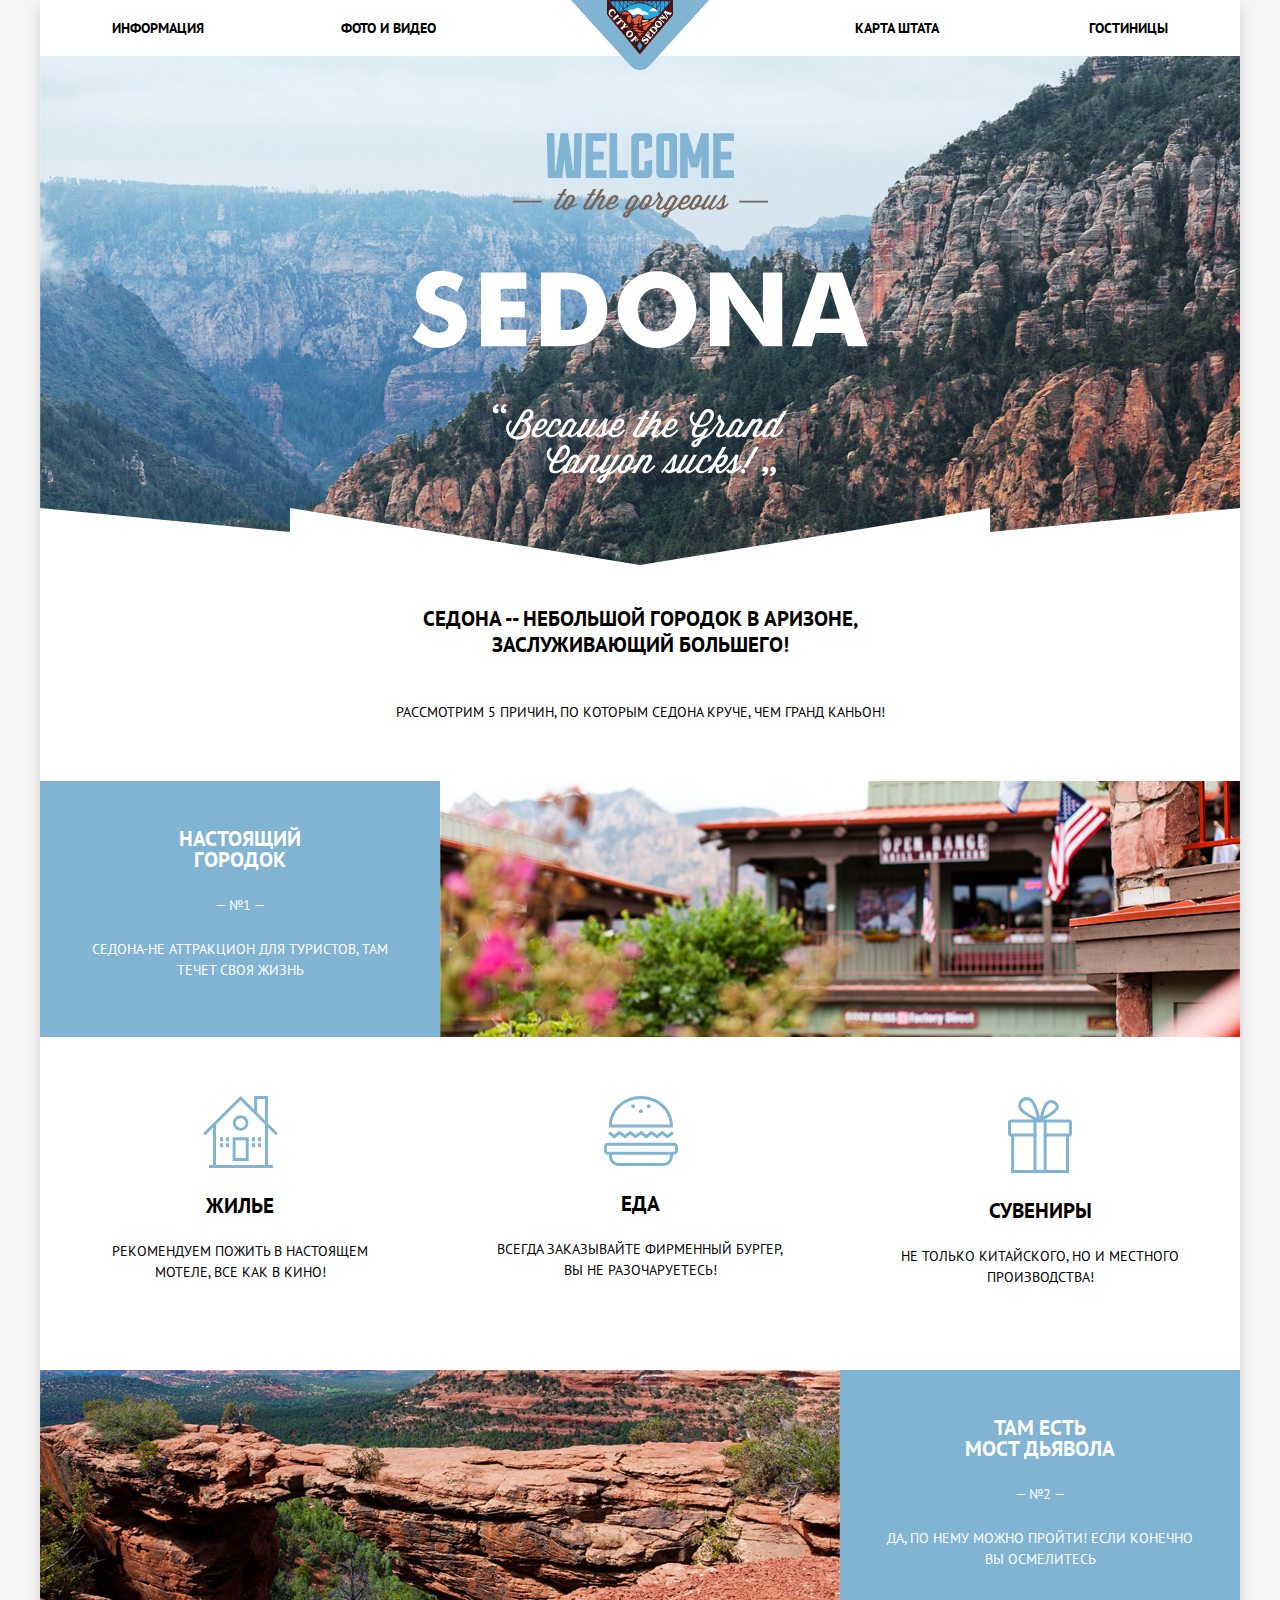
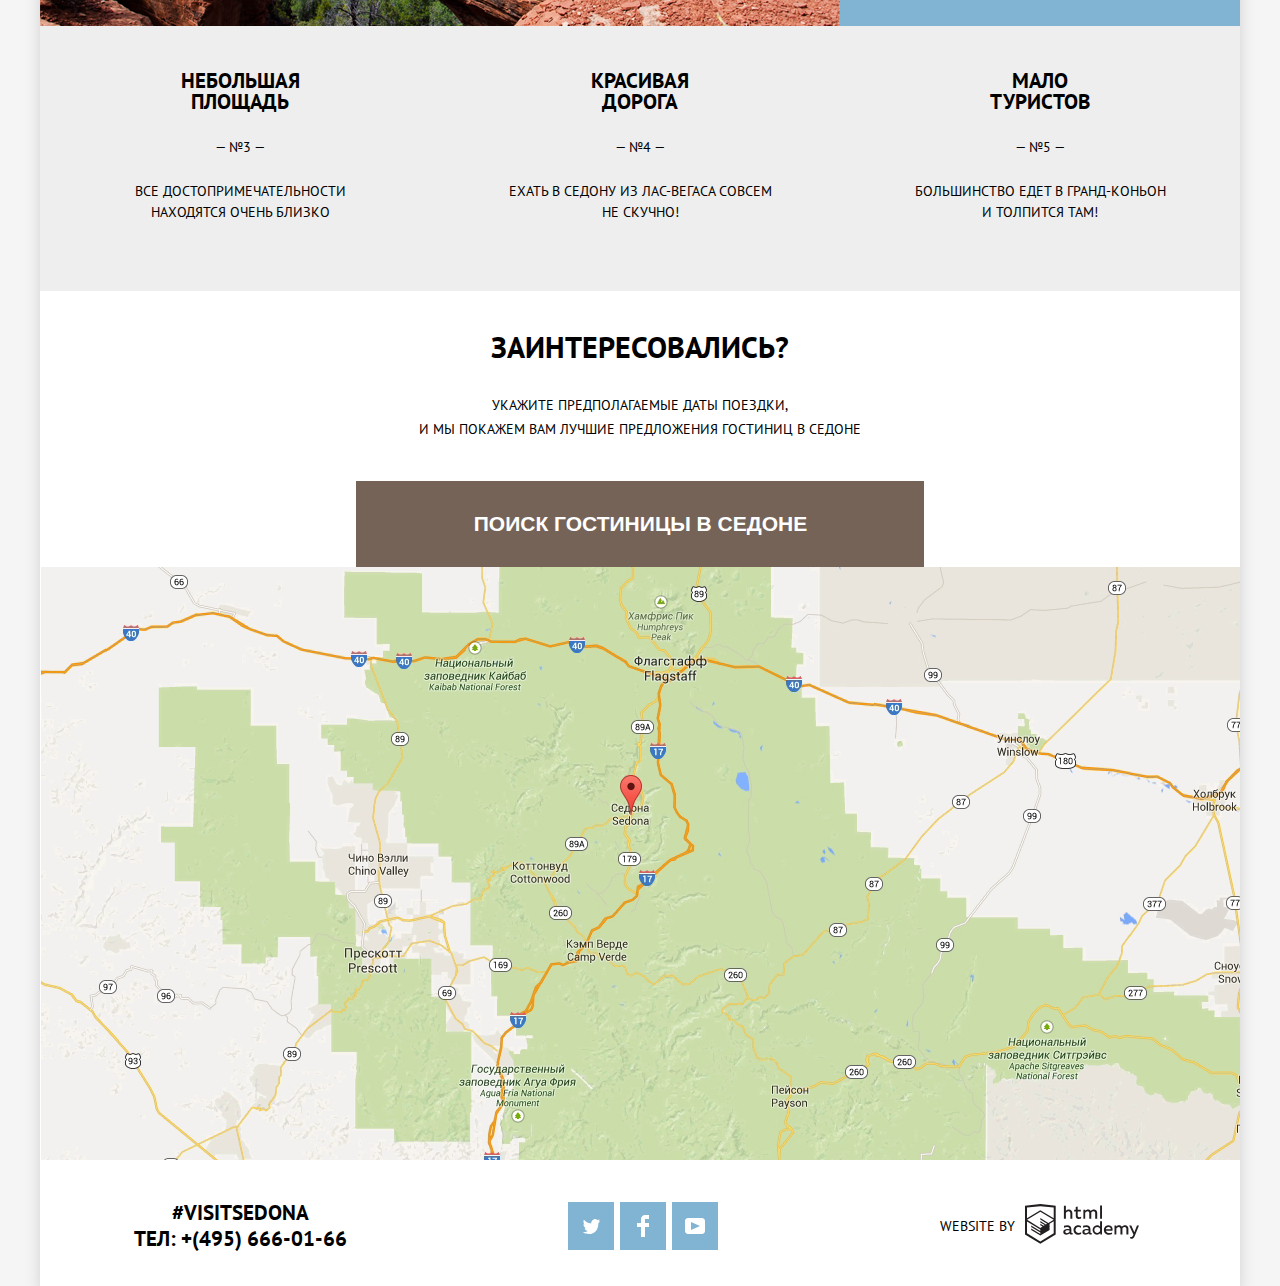
==== commit 07531c07: "выравнивание 5 блоков главной страницы по перфект пиксель" ====
--- a/index.html
+++ b/index.html
@@ -37,7 +37,7 @@
 
       <section class="explanation">
         <h1 class="explanation__title">cедона -- небольшой городок в aризоне,<br>заслуживающий большего!</h1>
-        <p class="explanation__description"> рассмотрим 5 причин, по которым cедона круче, чем гранд коньон!</p>
+        <p class="explanation__description"> рассмотрим 5 причин, по которым cедона круче, чем гранд кaньон!</p>
       </section>
 
       <div class="attraction-with-image-section">
@@ -85,7 +85,7 @@
           <li class="attraction-section__item">
             <h3 class="attraction-section__item-title"> небольшая<br> площадь</h3>
             <p class="attraction-section__item-subtitle">— №3 —</p>
-            <p class="attraction-section__item-text">все достопримечательности<br> находятся близко</p>
+            <p class="attraction-section__item-text">все достопримечательности<br> находятся очень близко</p>
           </li>
           <li>
             <h3 class="attraction-section__item-title"> красивая<br> дорога</h3>
--- a/css/style.css
+++ b/css/style.css
@@ -37,7 +37,6 @@
   font-family: var(--default-font-family);
   text-transform: uppercase;
   background-color: var(--basic-white);
-
 } 
   
 @font-face {
@@ -83,10 +82,12 @@
 }
 
 .feature-section {
+  padding-top: 59px;
   background: var(--basic-white);
 }
 
 .attraction-section {
+  padding-top: 22px;
   background:var(--basic-light-dark);
 }
 
@@ -223,7 +224,7 @@
 
 .container {
   display: grid;
-  grid-template-rows: auto 1fr auto auto auto 1fr auto;
+  grid-template-rows: auto auto auto auto auto auto auto;
 }
 
 .container--type_inside-page {
@@ -265,19 +266,22 @@
 .explanation__description {
   text-align: center;
   padding-top: 30px;
+  padding-bottom: 44px;
 }
  
 .feature-section__feature-list {
   display: grid;
   grid-template-columns: 1fr 1fr 1fr;
-  margin: 64px 0 0 0;
+  margin: 0;
   padding: 0;
   text-align: center;
-  list-style:none;
+  list-style: none;
 }
 
 .feature-section__feature-title {
-  margin-top: 31px;
+  font-weight: bold;
+  font-size: 21px;
+  line-height: 21px;
 } 
 
 .feature-section__feature-description {
@@ -294,13 +298,16 @@
 .attraction-section__list {
   display: grid;
   grid-template-columns: 1fr 1fr 1fr;
-  padding: 0 0 54px 0;
+  padding: 22px 0 54px 0;
   margin: 0 auto;
   list-style:none;
 }
 
 .attraction-section__item-title {
-  margin-top: 47px;
+  margin: 0;
+  font-weight: bold;
+  font-size: 21px;
+  line-height: 21px;
 }
 
 .attraction-section__item-subtitle {
@@ -315,11 +322,17 @@
 
 .search-section {
   position: relative;
-  padding-top: 58px;
+  padding-top: 44px;
   background: var(--basic-white);
   text-align: center;
 }
 
+.search-section__title {
+  margin: 0;
+  font-weight: bold;
+  font-size: 30px;
+  line-height: 24px;
+}
 .search-form-section__title {
   margin: 0;
   font-size: 30px;
@@ -328,12 +341,11 @@
 }
 
 .search-section__subtitle {
-  margin: 28px 0 0 0;
+  margin: 34px 0 0 0;
   font-size: 14px;
   line-height: 24px;
   text-transform: uppercase;
 }
-
 
 .search-form {
   position: relative;
@@ -347,7 +359,7 @@
   width: 100%;
   height: 86px;
   padding: 30px 24px 38px 25px;
-  font-weight: 700;
+  font-weight: bold;
   font-size: 21px;
   line-height: 26px;  
   color: var(--basic-white);
@@ -413,6 +425,7 @@
   font-family: var(--default-font-family);
   color: var(--default-black);
 }
+
 .search-form__label--type_inline {
   margin-left: auto;
   padding-left: 37px;
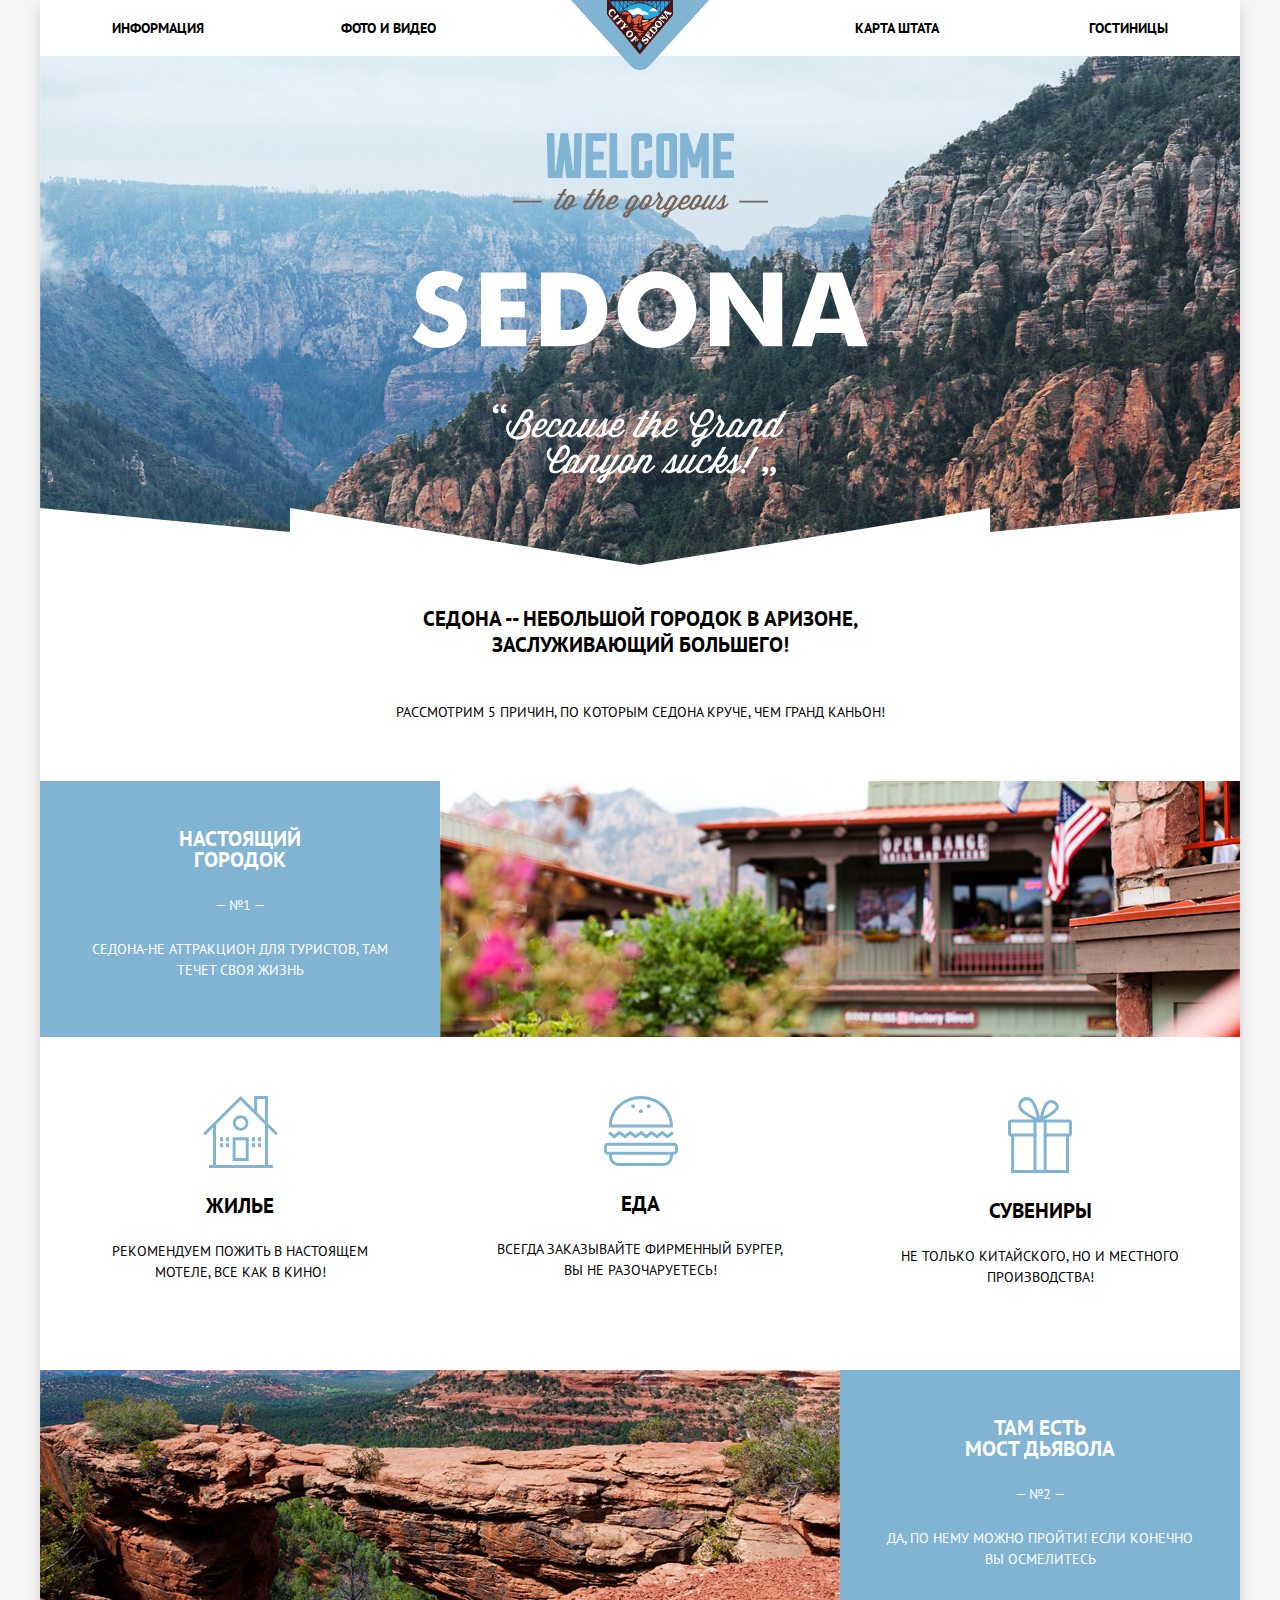
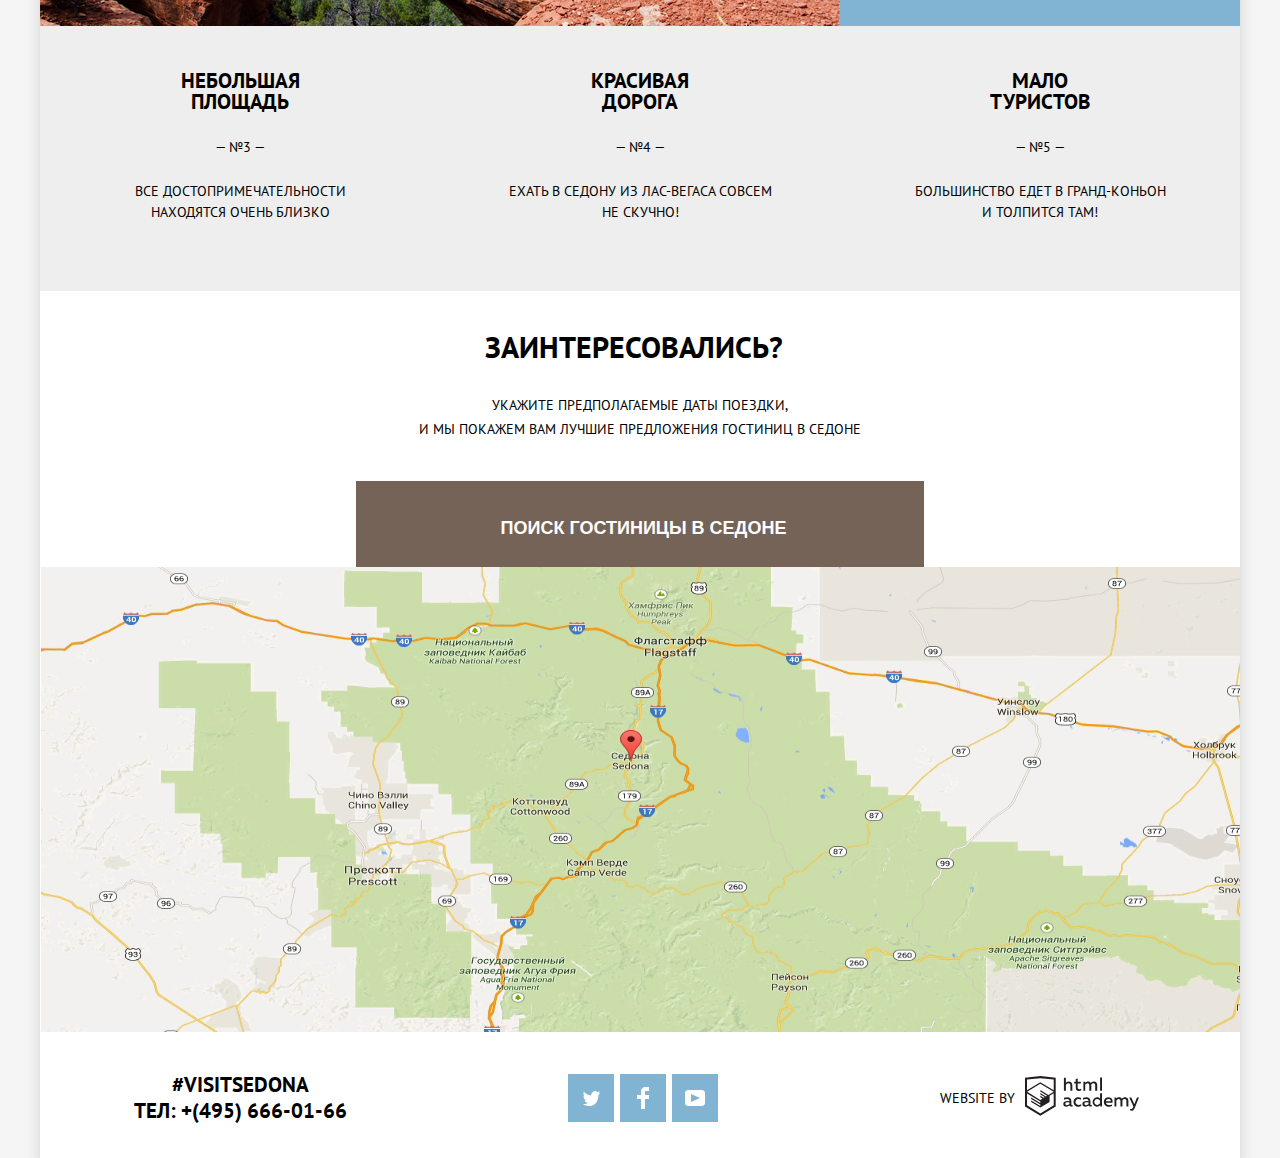
==== commit e7da4e7f: "выравнивание формы" ====
--- a/index.html
+++ b/index.html
@@ -169,7 +169,7 @@
             </button>
           </form>
         </div>
-        <img class="search-form__map" src="img/map.jpg" alt="карта Седоны">
+        <img class="search-form__map" src="img/map.jpg" width="1199" height="465" alt="карта Седоны">
       </section>
     </main>
 
--- a/css/style.css
+++ b/css/style.css
@@ -328,7 +328,7 @@
 }
 
 .search-section__title {
-  margin: 0;
+  margin: 0 13px 0 0;
   font-weight: bold;
   font-size: 30px;
   line-height: 24px;
@@ -358,9 +358,9 @@
   box-sizing: border-box;
   width: 100%;
   height: 86px;
-  padding: 30px 24px 38px 25px;
+  padding: 34px 18px 38px 25px;
   font-weight: bold;
-  font-size: 21px;
+  font-size: 18px;
   line-height: 26px;  
   color: var(--basic-white);
   background-color:var(--default-brown);
@@ -381,7 +381,7 @@
   box-sizing: border-box;
   position: absolute;
   width: 100%;
-  padding: 55px;
+  padding: 39px 55px 55px 55px;
   background-color: var(--basic-white);
   box-shadow: 0px 5px 15px rgba(0, 1, 1, 0.2);
   top: 86px;
@@ -403,6 +403,7 @@
   display: flex;
   align-items: center;
   justify-content: space-between;
+  padding-top: 13px;
 }
 
 .search-form-section__check-out-date {
@@ -428,7 +429,7 @@
 
 .search-form__label--type_inline {
   margin-left: auto;
-  padding-left: 37px;
+  padding-left: 48px;
 }
 
 .search-form__input {
@@ -514,7 +515,8 @@
 
 .search-form__submit-button {
   display: block;
-  margin-top: 54px;
+  margin-top: 45px;
+  padding: 26px 0 15px 0;
   color: var(--basic-white);
   background-color: var(--basic-dark);
   width: 100%;
@@ -539,6 +541,10 @@
 
 .appointment-item input:focus {
   border-color: var(--special);
+}
+
+.search-form__submit-button p {
+  margin: 0;
 }
 
 /* footer */
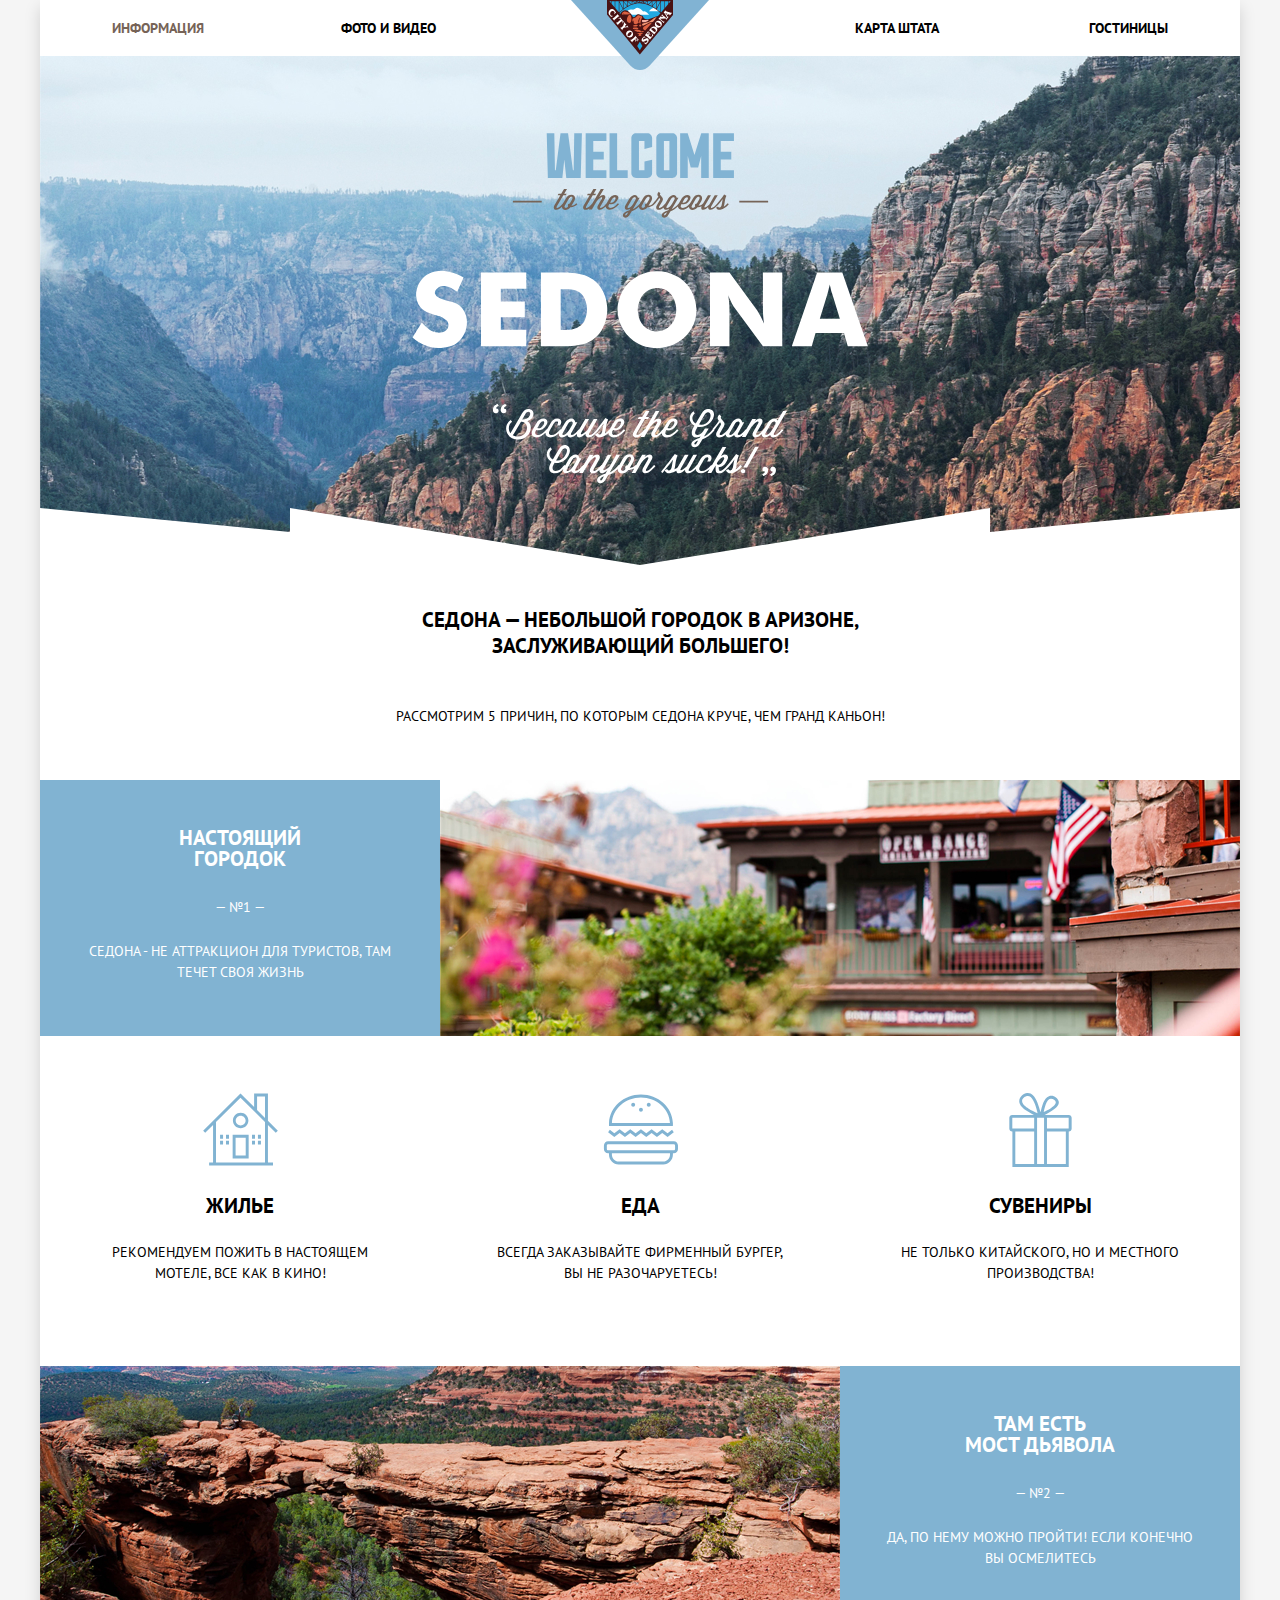
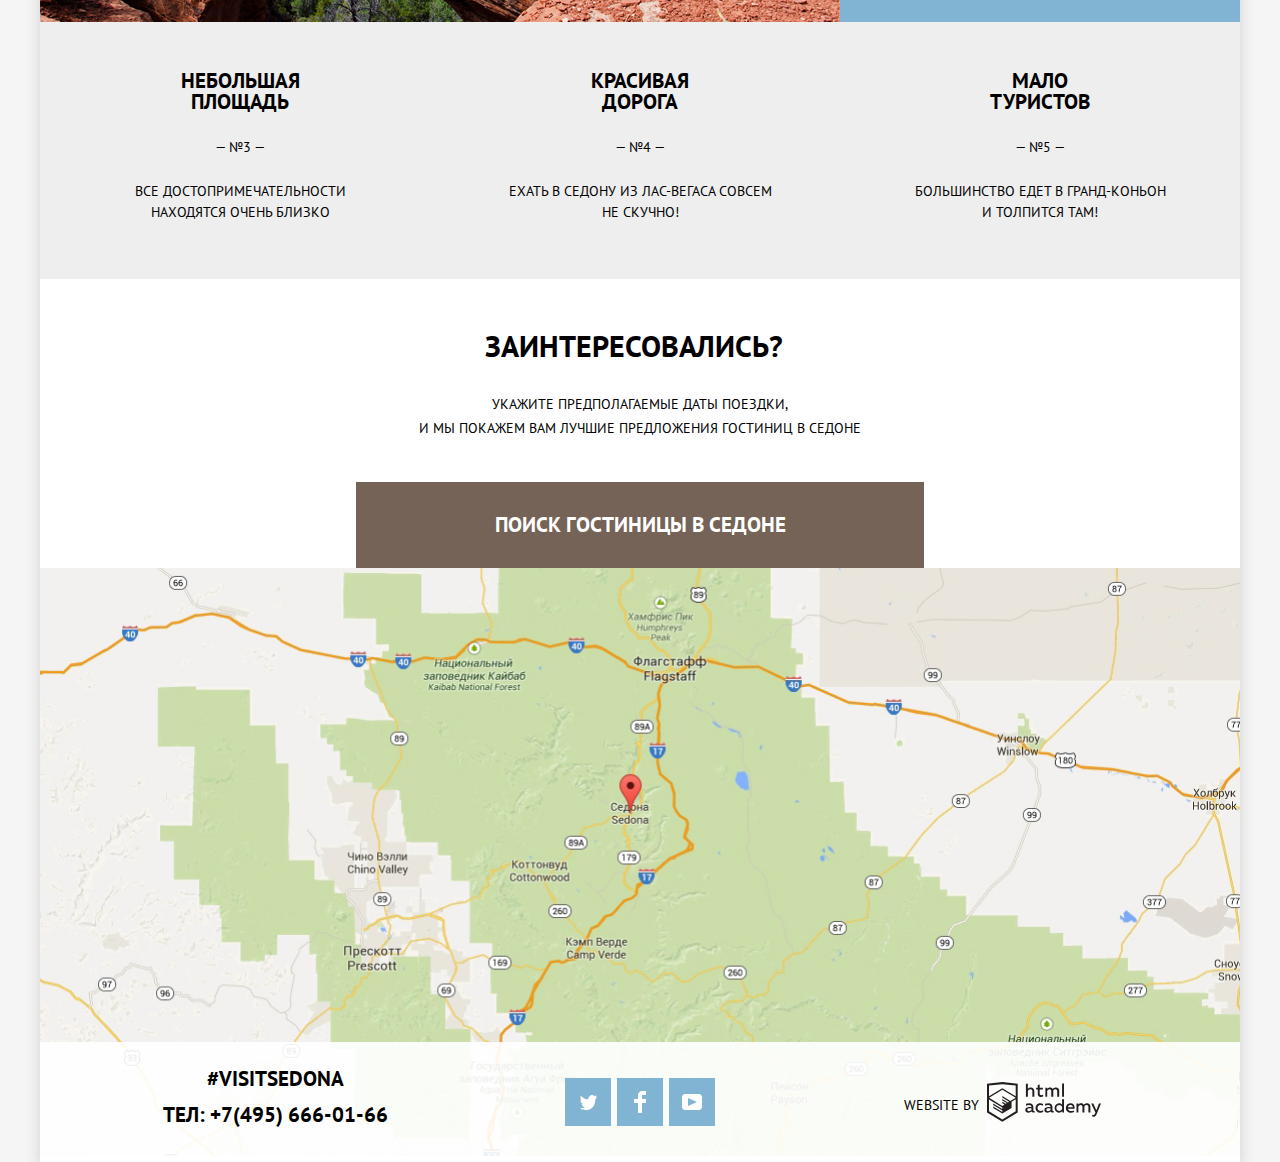
==== commit fedf5fc1: "сетка на флексах для главной страницы" ====
--- a/index.html
+++ b/index.html
@@ -20,7 +20,7 @@
           <img src="img/logo.svg" alt="Логотип Седона»">
         </a>
         <ul class="header__nav-menu">
-          <li class="header__nav-item"><a>информация</a></li>
+          <li class="header__nav-item header__nav-item--current"><a href="blank.html">информация</a></li>
           <li class="header__nav-item"><a href="blank.html">фото и видео</a></li>
           <li class="header__nav-item"><a href="blank.html">карта штата</a></li>
           <li class="header__nav-item"><a href="blank.html">гостиницы</a></li>
@@ -31,23 +31,22 @@
     <main class="container">
       <div class="container__image">
         <img class="container__label" src="img/welcome.svg" width="457" height="351" alt="фигурная надпись Седона»">
-        <img class="container__wings" src="img/wings.svg" width="1200" height="57" alt="заставка белого цвета»">
       </div>
 
 
       <section class="explanation">
-        <h1 class="explanation__title">cедона -- небольшой городок в aризоне,<br>заслуживающий большего!</h1>
+        <h1 class="explanation__title">cедона &mdash; небольшой городок в aризоне,<br>заслуживающий большего!</h1>
         <p class="explanation__description"> рассмотрим 5 причин, по которым cедона круче, чем гранд кaньон!</p>
       </section>
 
-      <div class="attraction-with-image-section">
+      <div class="attraction-with-image-section attraction-with-image-section--leftward">
         <div class="attraction-with-image-section__text-container">
           <p class="attraction-with-image-section__title">настоящий<br> городок</p>
           <p class="attraction-with-image-section__subtitle">— №1 —</p>
-          <p class="attraction-with-image-section__description">седона-не аттракцион для туристов, там<br> течет своя жизнь
+          <p class="attraction-with-image-section__description">седона - не аттракцион для туристов, там<br> течет своя жизнь
           </p>
         </div>
-        <img class="attraction-with-image-section__image" src="img/imagewithflag.jpg" width="800" height="256" alt="Виды Седоны">
+        <img src="img/imagewithflag.jpg" width="800" height="256" alt="Виды Седоны">
       </div>
 
       <section class="feature-section">
@@ -71,8 +70,8 @@
         </ul>
       </section>
 
-      <div class="attraction-second-image-section">
-        <img class="attraction-second-image-section__image" src="img/imagecanyon.jpg" width="800" height="256" alt="Виды каньонов">
+      <div class="attraction-with-image-section attraction-with-image-section--rightward">
+        <img src="img/imagecanyon.jpg" width="800" height="256" alt="Виды каньонов">
         <div class="attraction-with-image-section__text-container">
           <p class="attraction-with-image-section__title">там есть<br> мост дьявола</p>
           <p class="attraction-with-image-section__subtitle">— №2 —</p>
@@ -82,7 +81,7 @@
 
       <section class="attraction-section">
         <ul class="attraction-section__list">
-          <li class="attraction-section__item">
+          <li>
             <h3 class="attraction-section__item-title"> небольшая<br> площадь</h3>
             <p class="attraction-section__item-subtitle">— №3 —</p>
             <p class="attraction-section__item-text">все достопримечательности<br> находятся очень близко</p>
@@ -164,57 +163,57 @@
                 </svg>
               </button>
             </div>
-            <button class="search-form__submit-button" type="submit">
-              <p>найти</p>
-            </button>
+            <button class="search-form__submit-button" type="submit">найти</button>
           </form>
         </div>
-        <img class="search-form__map" src="img/map.jpg" width="1199" height="465" alt="карта Седоны">
       </section>
     </main>
 
     <footer class="footer">
-      <div class="footer__contacts">
-        <a class="footer__contact-link" href="#">#VISITSEDONA</a>
-        <a class="footer__contact-link" href="#">тел: +(495) 666-01-66</a>
-      </div>
-
-      <ul class="footer__social-list">
-        <li class="footer__social-item">
-          <a class="footer__social-button" href="#">
-            <svg width="17" height="17" viewBox="0 0 17 17" fill="none" xmlns="http://www.w3.org/2000/svg">
-              <path
-                d="M10.95 1.14409C12.635 0.648089 13.934 1.41409 14.527 2.32309C15.2 2.09209 15.858 1.84209 16.538 1.61509C16.5249 2.30145 16.2117 2.94761 15.681 3.38309C16.366 3.55309 16.985 2.89209 16.985 2.89209C16.816 3.89209 15.979 4.68009 15.422 4.91609C15.191 11.6661 12.247 16.1331 5.34498 15.9981H4.89898C4.48898 15.9981 0.734977 15.5381 0.000976562 14.1111C2.27198 14.3071 3.89398 13.6891 4.69398 12.9341C3.73398 12.6341 2.01498 12.4571 1.71498 9.98409C2.06398 10.0901 2.27898 10.2121 2.90498 10.1031C1.70498 9.24709 0.373977 8.53009 0.447977 6.33009C0.732977 6.65809 1.51498 6.86609 1.78798 6.80209C1.08498 6.56109 -0.182023 3.44209 0.893977 1.85009C2.71198 3.70409 4.62898 5.45609 8.04598 5.62309C8.25398 3.33009 9.18298 1.79309 10.95 1.14409Z"
-                fill="white" />
+      <img class="footer__map" src="img/map.jpg" height="588" width="1200" alt="карта Седоны">
+      <div class="footer__body">
+        <div class="footer__contacts">
+          <a class="footer__contact-link" href="#">#VISITSEDONA</a>
+          <a class="footer__contact-link" href="#">тел: +7(495) 666-01-66</a>
+        </div>
+
+        <ul class="footer__social-list">
+          <li class="footer__social-item">
+            <a class="footer__social-button" href="#">
+              <svg width="17" height="17" viewBox="0 0 17 17" fill="none" xmlns="http://www.w3.org/2000/svg">
+                <path
+                  d="M10.95 1.14409C12.635 0.648089 13.934 1.41409 14.527 2.32309C15.2 2.09209 15.858 1.84209 16.538 1.61509C16.5249 2.30145 16.2117 2.94761 15.681 3.38309C16.366 3.55309 16.985 2.89209 16.985 2.89209C16.816 3.89209 15.979 4.68009 15.422 4.91609C15.191 11.6661 12.247 16.1331 5.34498 15.9981H4.89898C4.48898 15.9981 0.734977 15.5381 0.000976562 14.1111C2.27198 14.3071 3.89398 13.6891 4.69398 12.9341C3.73398 12.6341 2.01498 12.4571 1.71498 9.98409C2.06398 10.0901 2.27898 10.2121 2.90498 10.1031C1.70498 9.24709 0.373977 8.53009 0.447977 6.33009C0.732977 6.65809 1.51498 6.86609 1.78798 6.80209C1.08498 6.56109 -0.182023 3.44209 0.893977 1.85009C2.71198 3.70409 4.62898 5.45609 8.04598 5.62309C8.25398 3.33009 9.18298 1.79309 10.95 1.14409Z"
+                  fill="white" />
+              </svg>
+            </a>
+          </li>
+          <li class="footer__social-item">
+            <a class="footer__social-button" href="#">
+              <svg width="12" height="22" viewBox="0 0 12 22" fill="none" xmlns="http://www.w3.org/2000/svg">
+                <path d="M12 4V0H8C5.79086 0 4 1.79086 4 4V8H0V12H4V22H8V12H12V8H8V4H12Z" fill="white" />
+              </svg>
+            </a>
+          </li>
+          <li class="footer__social-item">
+            <a class="footer__social-button" href="#">
+              <svg width="20" height="16" viewBox="0 0 20 16" fill="none" xmlns="http://www.w3.org/2000/svg">
+                <path fill-rule="evenodd" clip-rule="evenodd"
+                  d="M3 0H17C18.65 0 20 1.35 20 3V13C20 14.65 18.65 16 17 16H3C1.35 16 0 14.65 0 13V3C0 1.35 1.35 0 3 0ZM6.027 4.002V11.998L15.014 8L6.027 4.002Z" fill="white" />
+              </svg>
+            </a>
+          </li>
+        </ul>
+
+        <div class="footer__logo-container">
+          <p class="footer__logo-text">WEBSITE BY</p>
+          <a class="footer__logo-link" href="https://htmlacademy.ru/intensive/htmlcss">
+            <svg width="115" height="41" viewBox="0 0 115 41" fill="none" xmlns="http://www.w3.org/2000/svg">
+              <path fill-rule="evenodd" clip-rule="evenodd"
+                d="M15.5197 1.05737H15.3509L0 2.71895V31.4945L15.3509 40.8382L30.7018 31.4945V2.71895L15.5197 1.05737ZM77.0183 2.62185H75.0876V15.7311H77.0183V2.62185ZM40.8619 2.63264V7.76843C41.6131 6.9864 42.6386 6.5436 43.7105 6.53843C44.6823 6.47908 45.6329 6.84495 46.3253 7.54479C47.0177 8.24462 47.3866 9.21244 47.3399 10.2068V15.7634H45.367V10.4658C45.4231 9.94897 45.2754 9.43059 44.9566 9.02553C44.6377 8.62047 44.174 8.36218 43.6683 8.3079H43.3518C42.3456 8.36979 41.4321 8.9295 40.9041 9.80764V15.7634H38.8995V2.63264H40.8619ZM77.0183 31.4837H75.2775V30.0595C74.4828 31.1353 73.23 31.7538 71.9119 31.7211C69.4751 31.5528 67.5825 29.4822 67.5825 26.9845C67.5825 24.4867 69.4751 22.4162 71.9119 22.2479C73.1195 22.2052 74.2818 22.7203 75.0771 23.6505V18.3205H77.0183V31.4837ZM47.0656 30.0595C47.263 30.0515 47.4583 30.0152 47.6459 29.9516V31.3866C47.2482 31.5404 46.826 31.6172 46.4009 31.6132C45.6482 31.6769 44.9394 31.2429 44.639 30.5342C43.7036 31.31 42.5302 31.7227 41.3261 31.6995C39.733 31.6995 38.256 30.804 38.256 28.9482C38.256 26.65 40.3661 25.9379 42.1702 25.9379C42.9402 25.9505 43.707 26.0408 44.4596 26.2076V25.884C44.4596 24.805 43.6578 23.9742 42.1491 23.9742C41.0585 23.9764 39.9804 24.2116 38.9839 24.6647V22.8305C40.0678 22.451 41.204 22.2506 42.3495 22.2371C44.8394 22.2371 46.3693 23.4455 46.3693 26.1753V29.4121C46.3546 29.5668 46.401 29.721 46.4981 29.8406C46.5951 29.9601 46.7349 30.035 46.8862 30.0487H47.0656V30.0595ZM40.2711 28.8403C40.298 29.229 40.4761 29.5905 40.7655 29.844C41.055 30.0974 41.4317 30.2217 41.8115 30.189H41.9275C42.8819 30.1906 43.7973 29.8022 44.4702 29.11V27.5779C43.842 27.4414 43.2026 27.3655 42.5605 27.3513C41.5055 27.3513 40.2817 27.7074 40.2817 28.8403H40.2711ZM56.0229 22.9384C55.1962 22.4632 54.2596 22.2246 53.3115 22.2479H52.9422C51.7332 22.2873 50.5891 22.8166 49.7619 23.7192C48.9347 24.6218 48.4923 25.8236 48.5321 27.06V27.5024C48.6957 30.0004 50.805 31.8921 53.2482 31.7318C54.2519 31.7555 55.2477 31.5452 56.1601 31.1168V29.2718C55.3769 29.7215 54.4945 29.9591 53.5963 29.9624C52.5199 30.0288 51.4963 29.4793 50.9385 28.5356C50.3806 27.5918 50.3806 26.4095 50.9385 25.4658C51.4963 24.522 52.5199 23.9725 53.5963 24.039C54.461 24.0357 55.3066 24.2989 56.0229 24.7942V22.9384ZM66.1514 30.0595C66.3488 30.0515 66.5441 30.0152 66.7317 29.9516V31.3866C66.334 31.5404 65.9118 31.6172 65.4867 31.6132C64.734 31.6769 64.0252 31.2429 63.7248 30.5342C62.7894 31.31 61.616 31.7227 60.4119 31.6995C58.8188 31.6995 57.3417 30.804 57.3417 28.9482C57.3417 26.65 59.4518 25.9379 61.256 25.9379C62.0259 25.9505 62.7928 26.0408 63.5454 26.2076V25.884C63.5454 24.805 62.7436 23.9742 61.2349 23.9742C60.1443 23.9764 59.0662 24.2116 58.0697 24.6647V22.8305C59.1536 22.451 60.2897 22.2506 61.4353 22.2371C63.9252 22.2371 65.455 23.4455 65.455 26.1753V29.4121C65.4404 29.5668 65.4868 29.721 65.5838 29.8406C65.6809 29.9601 65.8207 30.035 65.972 30.0487H66.1514V30.0595ZM59.855 29.8481C59.5632 29.5943 59.3837 29.2311 59.3569 28.8403H59.378C59.378 27.7074 60.5385 27.3513 61.6569 27.3513C62.299 27.3655 62.9383 27.4414 63.5665 27.5779V29.11C62.8937 29.8022 61.9782 30.1906 61.0239 30.189H60.9078C60.5263 30.2247 60.1469 30.1019 59.855 29.8481ZM69.3271 26.9305C69.3271 25.2859 70.6308 23.9526 72.239 23.9526L72.2601 24.0066C73.4742 24.0066 74.5742 24.7382 75.0665 25.8732V28.0311C74.5856 29.1871 73.4673 29.9296 72.239 29.9084C70.6308 29.9084 69.3271 28.5752 69.3271 26.9305ZM83.3486 22.2479C86.8408 22.2479 88.0541 25.1395 87.4844 27.7397H80.922C81.1436 29.3582 82.6839 30.0163 84.2876 30.0163C85.2509 30.0196 86.2027 29.8021 87.0729 29.3797V31.1061C86.0736 31.5421 84.9939 31.7519 83.9078 31.7211C81.2385 31.7211 78.8963 30.189 78.8963 26.9521C78.8362 25.7502 79.2482 24.5736 80.0408 23.6841C80.8334 22.7945 81.9408 22.2658 83.1165 22.2155H83.3486V22.2479ZM80.8693 26.1753C80.9704 24.8237 82.1216 23.8104 83.4436 23.9095H83.4858C84.1064 23.8531 84.7196 24.08 85.1612 24.5295C85.6028 24.979 85.8275 25.6051 85.7752 26.24H80.8693V26.1753ZM89.489 31.4621V22.4961H91.2298V23.575C91.9777 22.7197 93.041 22.2229 94.1628 22.2047C95.2951 22.1328 96.3712 22.7163 96.9482 23.7153C97.7407 22.8335 98.8477 22.3161 100.018 22.2803C100.952 22.2327 101.859 22.6011 102.507 23.2901C103.154 23.9792 103.478 24.9213 103.394 25.8732V31.4837H101.39V25.9271C101.437 25.4734 101.306 25.0191 101.024 24.6647C100.743 24.3104 100.336 24.0852 99.8917 24.039H99.6174C98.7512 24.0941 97.9525 24.536 97.4335 25.2474V31.4837H95.4289V25.9271C95.4728 25.47 95.3357 25.0139 95.0481 24.6611C94.7606 24.3082 94.3467 24.088 93.8991 24.0497H93.6881C92.7466 24.1344 91.8915 24.6449 91.3564 25.4416V31.5161H89.5312L89.489 31.4621ZM113.977 22.4745H111.972L109.324 29.2718L106.306 22.4853H104.196L108.417 31.5484L108.237 32.0016C107.72 33.3611 107.003 34.0516 106.053 34.0516C105.75 34.0548 105.447 34.0112 105.156 33.9221V35.6161C105.536 35.7125 105.926 35.7632 106.317 35.7671C107.646 35.7671 108.902 35.0226 109.851 32.6813L113.977 22.4745ZM52.689 6.78658V3.54974L50.7266 4.01369V6.73264H49.144V8.49132H50.7899V12.9905C50.7231 13.817 51.0244 14.6301 51.61 15.2038C52.1955 15.7775 53.0028 16.0505 53.8073 15.9468C54.5996 15.9535 55.3875 15.8259 56.139 15.5692V13.8429C55.5727 14.0781 54.9672 14.199 54.356 14.199C53.2165 14.199 52.689 13.8105 52.689 12.6237V8.5129H55.8541V6.78658H52.689ZM58.3862 15.7526V6.75421H60.1376V7.83316C60.8811 6.97655 61.9403 6.476 63.0601 6.45211C64.1624 6.38099 65.2146 6.93142 65.8032 7.88711C66.5958 7.00534 67.7028 6.48794 68.8734 6.45211C69.8138 6.41462 70.7233 6.79859 71.364 7.50353C72.0046 8.20846 72.3126 9.16418 72.2073 10.1205V15.7418H70.2028V10.1853C70.2499 9.73151 70.1184 9.27721 69.8373 8.92287C69.5561 8.56853 69.1485 8.34334 68.7046 8.29711H68.4619C67.5957 8.35228 66.797 8.7942 66.278 9.50553V15.7418H64.2734V10.1853C64.3206 9.73151 64.1891 9.27721 63.9079 8.92287C63.6268 8.56853 63.2191 8.34334 62.7752 8.29711H62.5326C61.5911 8.38181 60.736 8.89229 60.2009 9.68895V15.7634H58.3862V15.7526ZM28.6972 30.3033L28.7078 30.2968L28.6972 30.3184V30.3033ZM28.6972 18.3205V30.3033L15.3509 38.4321L2.00459 30.3184V18.5147L15.2876 26.6068V28.0311L6.18257 22.5284V23.9418L15.3404 29.5632V31.0629L6.19312 25.4955V26.9521L15.3509 32.5734L24.5826 26.9197V20.8129L28.6972 18.3205ZM28.7078 16.7776L25.0362 18.9355L23.3482 20.0145L15.3087 15.0837V16.4971L22.156 20.7266L22.0083 20.8237L20.9532 21.4063L15.2876 17.9537V19.3995L19.761 22.1184L18.706 22.8413L15.3298 20.7913V22.2047L17.5454 23.5426L15.2982 24.9021L2.11009 16.864L15.3087 8.72869L28.7078 16.7776ZM15.2876 7.27211L28.7078 15.3534V4.56395L15.3615 3.12895L2.01514 4.56395V15.3534L15.2876 7.27211Z"
+                fill="#231F20" />
             </svg>
           </a>
-        </li>
-        <li class="footer__social-item">
-          <a class="footer__social-button" href="#">
-            <svg width="12" height="22" viewBox="0 0 12 22" fill="none" xmlns="http://www.w3.org/2000/svg">
-              <path d="M12 4V0H8C5.79086 0 4 1.79086 4 4V8H0V12H4V22H8V12H12V8H8V4H12Z" fill="white" />
-            </svg>
-          </a>
-        </li>
-        <li class="footer__social-item">
-          <a class="footer__social-button" href="#">
-            <svg width="20" height="16" viewBox="0 0 20 16" fill="none" xmlns="http://www.w3.org/2000/svg">
-              <path fill-rule="evenodd" clip-rule="evenodd"
-                d="M3 0H17C18.65 0 20 1.35 20 3V13C20 14.65 18.65 16 17 16H3C1.35 16 0 14.65 0 13V3C0 1.35 1.35 0 3 0ZM6.027 4.002V11.998L15.014 8L6.027 4.002Z" fill="white" />
-            </svg>
-          </a>
-        </li>
-      </ul>
-
-      <div class="footer__logo-container">
-        <p class="footer__logo-text">WEBSITE BY</p>
-        <a class="footer__logo-link" href="https://htmlacademy.ru/intensive/htmlcss">
-          <svg width="115" height="41" viewBox="0 0 115 41" fill="none" xmlns="http://www.w3.org/2000/svg">
-            <path fill-rule="evenodd" clip-rule="evenodd"
-              d="M15.5197 1.05737H15.3509L0 2.71895V31.4945L15.3509 40.8382L30.7018 31.4945V2.71895L15.5197 1.05737ZM77.0183 2.62185H75.0876V15.7311H77.0183V2.62185ZM40.8619 2.63264V7.76843C41.6131 6.9864 42.6386 6.5436 43.7105 6.53843C44.6823 6.47908 45.6329 6.84495 46.3253 7.54479C47.0177 8.24462 47.3866 9.21244 47.3399 10.2068V15.7634H45.367V10.4658C45.4231 9.94897 45.2754 9.43059 44.9566 9.02553C44.6377 8.62047 44.174 8.36218 43.6683 8.3079H43.3518C42.3456 8.36979 41.4321 8.9295 40.9041 9.80764V15.7634H38.8995V2.63264H40.8619ZM77.0183 31.4837H75.2775V30.0595C74.4828 31.1353 73.23 31.7538 71.9119 31.7211C69.4751 31.5528 67.5825 29.4822 67.5825 26.9845C67.5825 24.4867 69.4751 22.4162 71.9119 22.2479C73.1195 22.2052 74.2818 22.7203 75.0771 23.6505V18.3205H77.0183V31.4837ZM47.0656 30.0595C47.263 30.0515 47.4583 30.0152 47.6459 29.9516V31.3866C47.2482 31.5404 46.826 31.6172 46.4009 31.6132C45.6482 31.6769 44.9394 31.2429 44.639 30.5342C43.7036 31.31 42.5302 31.7227 41.3261 31.6995C39.733 31.6995 38.256 30.804 38.256 28.9482C38.256 26.65 40.3661 25.9379 42.1702 25.9379C42.9402 25.9505 43.707 26.0408 44.4596 26.2076V25.884C44.4596 24.805 43.6578 23.9742 42.1491 23.9742C41.0585 23.9764 39.9804 24.2116 38.9839 24.6647V22.8305C40.0678 22.451 41.204 22.2506 42.3495 22.2371C44.8394 22.2371 46.3693 23.4455 46.3693 26.1753V29.4121C46.3546 29.5668 46.401 29.721 46.4981 29.8406C46.5951 29.9601 46.7349 30.035 46.8862 30.0487H47.0656V30.0595ZM40.2711 28.8403C40.298 29.229 40.4761 29.5905 40.7655 29.844C41.055 30.0974 41.4317 30.2217 41.8115 30.189H41.9275C42.8819 30.1906 43.7973 29.8022 44.4702 29.11V27.5779C43.842 27.4414 43.2026 27.3655 42.5605 27.3513C41.5055 27.3513 40.2817 27.7074 40.2817 28.8403H40.2711ZM56.0229 22.9384C55.1962 22.4632 54.2596 22.2246 53.3115 22.2479H52.9422C51.7332 22.2873 50.5891 22.8166 49.7619 23.7192C48.9347 24.6218 48.4923 25.8236 48.5321 27.06V27.5024C48.6957 30.0004 50.805 31.8921 53.2482 31.7318C54.2519 31.7555 55.2477 31.5452 56.1601 31.1168V29.2718C55.3769 29.7215 54.4945 29.9591 53.5963 29.9624C52.5199 30.0288 51.4963 29.4793 50.9385 28.5356C50.3806 27.5918 50.3806 26.4095 50.9385 25.4658C51.4963 24.522 52.5199 23.9725 53.5963 24.039C54.461 24.0357 55.3066 24.2989 56.0229 24.7942V22.9384ZM66.1514 30.0595C66.3488 30.0515 66.5441 30.0152 66.7317 29.9516V31.3866C66.334 31.5404 65.9118 31.6172 65.4867 31.6132C64.734 31.6769 64.0252 31.2429 63.7248 30.5342C62.7894 31.31 61.616 31.7227 60.4119 31.6995C58.8188 31.6995 57.3417 30.804 57.3417 28.9482C57.3417 26.65 59.4518 25.9379 61.256 25.9379C62.0259 25.9505 62.7928 26.0408 63.5454 26.2076V25.884C63.5454 24.805 62.7436 23.9742 61.2349 23.9742C60.1443 23.9764 59.0662 24.2116 58.0697 24.6647V22.8305C59.1536 22.451 60.2897 22.2506 61.4353 22.2371C63.9252 22.2371 65.455 23.4455 65.455 26.1753V29.4121C65.4404 29.5668 65.4868 29.721 65.5838 29.8406C65.6809 29.9601 65.8207 30.035 65.972 30.0487H66.1514V30.0595ZM59.855 29.8481C59.5632 29.5943 59.3837 29.2311 59.3569 28.8403H59.378C59.378 27.7074 60.5385 27.3513 61.6569 27.3513C62.299 27.3655 62.9383 27.4414 63.5665 27.5779V29.11C62.8937 29.8022 61.9782 30.1906 61.0239 30.189H60.9078C60.5263 30.2247 60.1469 30.1019 59.855 29.8481ZM69.3271 26.9305C69.3271 25.2859 70.6308 23.9526 72.239 23.9526L72.2601 24.0066C73.4742 24.0066 74.5742 24.7382 75.0665 25.8732V28.0311C74.5856 29.1871 73.4673 29.9296 72.239 29.9084C70.6308 29.9084 69.3271 28.5752 69.3271 26.9305ZM83.3486 22.2479C86.8408 22.2479 88.0541 25.1395 87.4844 27.7397H80.922C81.1436 29.3582 82.6839 30.0163 84.2876 30.0163C85.2509 30.0196 86.2027 29.8021 87.0729 29.3797V31.1061C86.0736 31.5421 84.9939 31.7519 83.9078 31.7211C81.2385 31.7211 78.8963 30.189 78.8963 26.9521C78.8362 25.7502 79.2482 24.5736 80.0408 23.6841C80.8334 22.7945 81.9408 22.2658 83.1165 22.2155H83.3486V22.2479ZM80.8693 26.1753C80.9704 24.8237 82.1216 23.8104 83.4436 23.9095H83.4858C84.1064 23.8531 84.7196 24.08 85.1612 24.5295C85.6028 24.979 85.8275 25.6051 85.7752 26.24H80.8693V26.1753ZM89.489 31.4621V22.4961H91.2298V23.575C91.9777 22.7197 93.041 22.2229 94.1628 22.2047C95.2951 22.1328 96.3712 22.7163 96.9482 23.7153C97.7407 22.8335 98.8477 22.3161 100.018 22.2803C100.952 22.2327 101.859 22.6011 102.507 23.2901C103.154 23.9792 103.478 24.9213 103.394 25.8732V31.4837H101.39V25.9271C101.437 25.4734 101.306 25.0191 101.024 24.6647C100.743 24.3104 100.336 24.0852 99.8917 24.039H99.6174C98.7512 24.0941 97.9525 24.536 97.4335 25.2474V31.4837H95.4289V25.9271C95.4728 25.47 95.3357 25.0139 95.0481 24.6611C94.7606 24.3082 94.3467 24.088 93.8991 24.0497H93.6881C92.7466 24.1344 91.8915 24.6449 91.3564 25.4416V31.5161H89.5312L89.489 31.4621ZM113.977 22.4745H111.972L109.324 29.2718L106.306 22.4853H104.196L108.417 31.5484L108.237 32.0016C107.72 33.3611 107.003 34.0516 106.053 34.0516C105.75 34.0548 105.447 34.0112 105.156 33.9221V35.6161C105.536 35.7125 105.926 35.7632 106.317 35.7671C107.646 35.7671 108.902 35.0226 109.851 32.6813L113.977 22.4745ZM52.689 6.78658V3.54974L50.7266 4.01369V6.73264H49.144V8.49132H50.7899V12.9905C50.7231 13.817 51.0244 14.6301 51.61 15.2038C52.1955 15.7775 53.0028 16.0505 53.8073 15.9468C54.5996 15.9535 55.3875 15.8259 56.139 15.5692V13.8429C55.5727 14.0781 54.9672 14.199 54.356 14.199C53.2165 14.199 52.689 13.8105 52.689 12.6237V8.5129H55.8541V6.78658H52.689ZM58.3862 15.7526V6.75421H60.1376V7.83316C60.8811 6.97655 61.9403 6.476 63.0601 6.45211C64.1624 6.38099 65.2146 6.93142 65.8032 7.88711C66.5958 7.00534 67.7028 6.48794 68.8734 6.45211C69.8138 6.41462 70.7233 6.79859 71.364 7.50353C72.0046 8.20846 72.3126 9.16418 72.2073 10.1205V15.7418H70.2028V10.1853C70.2499 9.73151 70.1184 9.27721 69.8373 8.92287C69.5561 8.56853 69.1485 8.34334 68.7046 8.29711H68.4619C67.5957 8.35228 66.797 8.7942 66.278 9.50553V15.7418H64.2734V10.1853C64.3206 9.73151 64.1891 9.27721 63.9079 8.92287C63.6268 8.56853 63.2191 8.34334 62.7752 8.29711H62.5326C61.5911 8.38181 60.736 8.89229 60.2009 9.68895V15.7634H58.3862V15.7526ZM28.6972 30.3033L28.7078 30.2968L28.6972 30.3184V30.3033ZM28.6972 18.3205V30.3033L15.3509 38.4321L2.00459 30.3184V18.5147L15.2876 26.6068V28.0311L6.18257 22.5284V23.9418L15.3404 29.5632V31.0629L6.19312 25.4955V26.9521L15.3509 32.5734L24.5826 26.9197V20.8129L28.6972 18.3205ZM28.7078 16.7776L25.0362 18.9355L23.3482 20.0145L15.3087 15.0837V16.4971L22.156 20.7266L22.0083 20.8237L20.9532 21.4063L15.2876 17.9537V19.3995L19.761 22.1184L18.706 22.8413L15.3298 20.7913V22.2047L17.5454 23.5426L15.2982 24.9021L2.11009 16.864L15.3087 8.72869L28.7078 16.7776ZM15.2876 7.27211L28.7078 15.3534V4.56395L15.3615 3.12895L2.01514 4.56395V15.3534L15.2876 7.27211Z"
-              fill="#231F20" />
-          </svg>
-        </a>
+        </div>
       </div>
     </footer>
   </div>
--- a/css/style.css
+++ b/css/style.css
@@ -71,26 +71,6 @@
   height: auto;
 }
 
-.attraction-with-image-section__text-container {
-  background:var(--basic-dark);
-  color: var(--basic-white);
-}
-
-.attraction-second-image-section__text-container {
-  background: var(--basic-dark);
-  color: var(--basic-white);
-}
-
-.feature-section {
-  padding-top: 59px;
-  background: var(--basic-white);
-}
-
-.attraction-section {
-  padding-top: 22px;
-  background:var(--basic-light-dark);
-}
-
 .page-body{
   min-height: 100%;
   background-color: var(--defolt-smoke);
@@ -183,43 +163,65 @@
   color: var(--default-black);
 }
 
-.header__nav-item :hover {
+.header__nav-item:hover a {
   color: var(--default-hover);
 }
 
-.header__nav-item :active {
+.header__nav-item:active a {
   color: var(--default-black);
-  }
-
-.header__nav-item :visited {
-
-}
+  opacity: 0.3;
+}
+
+.header__nav-item--current a {
+  color: var(--default-brown);
+}
+
+
+/* attraction-with-image-section  */
+
 
 .attraction-with-image-section {
   display: grid;
+}
+
+.attraction-with-image-section--leftward {
   grid-template-columns: 1fr 2fr;
 }
 
+.attraction-with-image-section--rightward {
+  grid-template-columns: 2fr 1fr;
+}
+
+.attraction-with-image-section__text-container {
+  padding: 47px 0 0 0;
+  background:var(--basic-dark);
+  color: var(--basic-white);
+}
+
 .attraction-with-image-section__title {
-  margin-top: 47px;
-  font-weight: 700;
+  margin: 0 0 0 0;
   font-size: 21px;
+  line-height: 21px;
+  font-weight: 700;
+  text-transform: uppercase;
 }
 
 .attraction-with-image-section__subtitle {
-  margin-top: 25px;
+  margin: 28px 0 0 0;
+  font-size: 14px;
+  line-height: 21px;
+  text-transform: uppercase;
 }
 
 .attraction-with-image-section__description {
-  margin-top: 23px;
+  margin: 23px 0 0 0;
+  font-size: 14px;
+  line-height: 21px;
+  text-transform: uppercase;
 }
 
 .attraction-with-image-section__text-container {
   text-align: center;
-}
-
-.attraction-section__list {
-text-align: center;
 }
 
 .container {
@@ -229,6 +231,15 @@
 
 .container--type_inside-page {
   grid-template-rows: auto;
+}
+
+.container__image {
+  position: relative;
+  background-image: url(../img/wings.svg), url(../img/backgroundphoto.jpg);
+  background-repeat: no-repeat;
+  background-position: bottom center;
+  width: auto; 
+  height: 509px; 
 }
 
 .container__label {
@@ -237,25 +248,13 @@
   left: calc(50% - 228px);
 }
 
-.container__wings {
-  position: absolute;
-  bottom: 0;
-  left: 0;
-}
-
-.container__image {
-  position: relative;
-  background-image: url(../img/backgroundphoto.jpg);
-  width: auto; 
-  height: 509px; 
-  }
-
 .explanation {
   background: var(--basic-white);
-  }
+  padding: 42px 0 53px 0;
+}
 
 .explanation__title {
-  padding-top: 27px;
+  margin: 0;
   text-align: center;
   text-transform: uppercase;
   font-weight: 700;
@@ -265,8 +264,15 @@
 
 .explanation__description {
   text-align: center;
-  padding-top: 30px;
-  padding-bottom: 44px;
+  margin: 47px 0 0 0;
+}
+
+
+/* feature-section */
+
+.feature-section {
+  padding: 56px 0 82px 0;
+  background: var(--basic-white);
 }
  
 .feature-section__feature-list {
@@ -278,34 +284,45 @@
   list-style: none;
 }
 
+.feature-section__feature-image {
+  height: 75px;
+  width: 75px;
+}
+
 .feature-section__feature-title {
-  font-weight: bold;
+  margin: 22px 0 0 0;
+  font-weight: 700;
   font-size: 21px;
   line-height: 21px;
 } 
 
 .feature-section__feature-description {
-  margin-top: 25px;
-  margin-bottom: 82px;
+  margin: 26px 0 0 0;
+  font-size: 14px;
+  line-height: 21px;
 } 
 
-.attraction-second-image-section {
-  display: grid;
-  grid-template-columns: 1fr 2fr;
-  margin: 0 auto;
+
+
+/* attraction-section */
+
+.attraction-section {
+  padding: 48px 0 42px 0;
+  background:var(--basic-light-dark);
 }
 
 .attraction-section__list {
   display: grid;
   grid-template-columns: 1fr 1fr 1fr;
-  padding: 22px 0 54px 0;
   margin: 0 auto;
+  padding: 0;
   list-style:none;
+  text-align: center;
 }
 
 .attraction-section__item-title {
   margin: 0;
-  font-weight: bold;
+  font-weight: 700;
   font-size: 21px;
   line-height: 21px;
 }
@@ -322,14 +339,14 @@
 
 .search-section {
   position: relative;
-  padding-top: 44px;
+  padding-top: 55px;
   background: var(--basic-white);
   text-align: center;
 }
 
 .search-section__title {
   margin: 0 13px 0 0;
-  font-weight: bold;
+  font-weight: 700;
   font-size: 30px;
   line-height: 24px;
 }
@@ -349,8 +366,9 @@
 
 .search-form {
   position: relative;
-  margin: 40px auto 0 auto;
+  margin: 42px auto 0 auto;
   width: 568px;
+  z-index: 1;
 }
 
 .search-form__open-button {
@@ -358,13 +376,13 @@
   box-sizing: border-box;
   width: 100%;
   height: 86px;
-  padding: 34px 18px 38px 25px;
-  font-weight: bold;
-  font-size: 18px;
-  line-height: 26px;  
   color: var(--basic-white);
   background-color:var(--default-brown);
   border: none;
+  font-family: var(--default-font-family);
+  font-weight: 700;
+  font-size: 21px;
+  line-height: 26px;  
   text-transform: uppercase;
   cursor: pointer;
 }
@@ -375,13 +393,14 @@
 
 .search-form__open-button:active {
   background-color: var(--default-brown-active);
+  color: rgba(252, 252, 252, 0.3);
 }
 
 .search-form__form {
   box-sizing: border-box;
   position: absolute;
   width: 100%;
-  padding: 39px 55px 55px 55px;
+  padding: 55px 55px 55px 55px;
   background-color: var(--basic-white);
   box-shadow: 0px 5px 15px rgba(0, 1, 1, 0.2);
   top: 86px;
@@ -403,7 +422,7 @@
   display: flex;
   align-items: center;
   justify-content: space-between;
-  padding-top: 13px;
+  margin-top: 30px;
 }
 
 .search-form-section__check-out-date {
@@ -413,6 +432,11 @@
   position: relative;
   display: flex;
   align-items: center;
+  margin: 0;
+}
+
+.search-form__input-container:not(:first-of-type) {
+  margin-top: 29px;
 }
 
 .search-form__label {
@@ -434,6 +458,7 @@
 
 .search-form__input {
   display: block;
+  box-sizing: border-box;
   height: 38px;
   flex-grow: 1;
   padding: 6px 12px;
@@ -461,7 +486,7 @@
 .search-form__calendar {
   position: absolute;
   left: 421px;
-  top: 10px;
+  top: 7px;
   cursor: pointer;
   border: none;
   outline: none;
@@ -483,17 +508,18 @@
   box-sizing: border-box;
   height: 38px;
   width: 38px;
+  background-color: var(--light-grey);
   border: none;
   cursor: pointer;
   outline: none;
 }
 
-.search-form__age-button:hover path {
+.search-form__age-button:hover path, .search-form__age-button:hover rect {
   fill: var(--default-black);
   outline: none;
 }
 
-.search-form__age-button:active path {
+.search-form__age-button:active path, .search-form__age-button:active rect {
   fill: var(--default-hover);
   outline: none;
 }
@@ -515,18 +541,20 @@
 
 .search-form__submit-button {
   display: block;
-  margin-top: 45px;
-  padding: 26px 0 15px 0;
-  color: var(--basic-white);
+  box-sizing: border-box;
+  width: 100%;
+  height: 58px;
+  margin-top: 55px;
+  border: none;
+  cursor: pointer;
+  outline: none;
   background-color: var(--basic-dark);
-  width: 100%;
+  font-family: var(--default-font-family);
   font-weight: 700;
   font-size: 21px;
   line-height: 26px;
-  border: none;
-  text-transform: uppercase;
-  cursor: pointer;
-  outline: none;
+  color: var(--basic-white);
+  text-transform: uppercase;
 }
 
 .search-form__submit-button:hover {
@@ -536,6 +564,7 @@
 
 .search-form__submit-button:active {
   background-color: var(--default-active);
+  color: rgba(252, 252, 252, 0.3);
   outline: none;
 }
 
@@ -547,19 +576,32 @@
   margin: 0;
 }
 
+
 /* footer */
 
 .footer {
-  background-color: var(--footer-color);
+  position: relative;
+  min-height: 120px;
+}
+ 
+.footer__body {
+  box-sizing: border-box;
+  position: absolute;
+  bottom: 0;
+  left: 0;
   display: grid;
   grid-template-columns: 1fr 1fr 1fr;
   height: 120px;
+  width: 100%;
+  padding: 0 48px;
+  background-color: rgba(255, 255, 255, 0.9);
 }
 
 .footer__contacts {
   display: flex;
   flex-direction: column;
   justify-content: center;
+  padding: 0 0 10px 7px;
 }
 
 .footer__contact-link {
@@ -570,6 +612,10 @@
   font-weight: 700;
   text-decoration: none;
   color: var(--default-black);
+}
+
+.footer__contact-link:not(:first-of-type) {
+  margin-top: 10px;
 }
 
 .footer__social-list {
@@ -580,7 +626,7 @@
   list-style:none;
 }
 
-.footer__social-item {
+.footer__social-item:not(:first-of-type) {
   margin-left: 6px;
 }
 
@@ -615,6 +661,7 @@
   display: flex;
   justify-content: center;
   align-items: center;
+  padding: 5px 10px 0 0;
 }
 
 .footer__logo-text {
@@ -624,7 +671,7 @@
 }
 
 .footer__logo-link {
-  margin-left: 10px;
+  margin-left: 8px;
 }
 
 .footer__logo-link:hover path {
@@ -680,7 +727,7 @@
 }
 
 .choose-form__check {
-  margin-top: 28px;
+  margin-top: 25px;
 }
 
 .choose-form__checkbox {
@@ -688,13 +735,13 @@
 }
 
 .choose-form__checkbox:not(:first-of-type) {
-  margin-top: 24px;
+  margin-top: 25px;
 }
 
 /* бегунок */
 
 .choose-form__column {
-  padding: 26px 46px 31px 72px;
+  padding: 26px 47px 31px 71px;
 }
 
 .choose-form__fieldset {
@@ -714,12 +761,13 @@
   display: flex;
   justify-content: flex-end;
   position: relative;
-  padding: 26px 72px 31px 73px;
+  padding: 25px 75px 31px 73px;
   margin-left: auto;
   border: none;
 }
 
 .choose-form__range-filter {
+  margin: 0;
   padding: 0;
   border: none;
 }
@@ -734,9 +782,8 @@
   position: relative;
   width: 316px; 
   height: 2px;
-  background-color: var(--basic-white);
   mix-blend-mode: normal;
-  opacity: 0.3;
+  background-color: rgba(252, 252, 252, 0.3);
 }
 
 .choose-form__price-fields {
@@ -793,18 +840,19 @@
   position: absolute;
   left: 2px;
   top: 0;
-  width: 248px;
+  width: 253px;
   height: 2px;
   background-color: var(--basic-white);
 }
 
 .choose-form__range-controls .toggle {
+  box-sizing: border-box;
   position: absolute;
-  top: -8px;
+  top: -9px;
   left: 0;
-  width: 4px;
-  height: 4px;
-  padding: 0;
+  width: 19px;
+  height: 19px;
+  padding: 2px;
   border: 8px solid var(--basic-white);
   background-color: var(--default-dark-grey);
   border-radius: 50%;
@@ -812,12 +860,18 @@
   cursor: pointer;
 }
 
+.choose-form__range-controls .toggle:hover {
+  top: -10px;
+  width: 22px;
+  height: 22px;
+}
+
 .choose-form__range-controls .toggle-min {
-  left: 2px;
+  left: 1px;
 }
 
 .choose-form__range-controls .toggle-max {
-  left: 255px;
+  left: 253px;
 }
 
 .choose-form__button {
@@ -834,6 +888,7 @@
   text-transform: uppercase;
   color: var(--basic-white);
   outline: none;
+  transform: translateX(-3px);
 }
 
 .choose-form__button:hover {
@@ -845,10 +900,11 @@
 /* data-search */
 
 .data-search {
+  box-sizing: border-box;
   display: flex;
   align-items: center;
   height: 86px;
-  padding: 0 73px;
+  padding: 0 73px 5px 73px;
   background-color: var(--basic-white);
 } 
 
@@ -856,7 +912,7 @@
   display: block;
   margin-top: 25px;
   width: 135px;
-  font-weight: bold;
+  font-weight: 700;
   font-size: 21px;
   line-height: 26px;
 }
@@ -941,7 +997,7 @@
 
 .booking__title {
   margin: 0;
-  margin-top: -3px;
+  margin-top: -5px;
   font-size: 21px;
   line-height: 26px;
 }
@@ -981,13 +1037,14 @@
 
 .booking__rating-stars {
   font-size: 21px;
-  margin: 0;
+  margin-top: -2px;
   color: var(--basic-dark);
+  letter-spacing: 0.5px;
 }
 
 .booking__button {
   display: block;
-  margin-top: 12px;
+  margin-top: 14px;
   font-family: var(--default-font-family);
   font-size: 14px;
   line-height: 21px;
@@ -1009,6 +1066,7 @@
 
 .booking__button--left:active {
   background-color: var(--default-active);
+  color: rgba(252, 252, 252, 0.3);
 }
 
 .booking__button--right {
@@ -1022,6 +1080,7 @@
 
 .booking__button--right:active {
   background-color: var(--default-right-button-active);
+  color: rgba(252, 252, 252, 0.3);
 } 
 
 .booking__rating-button {
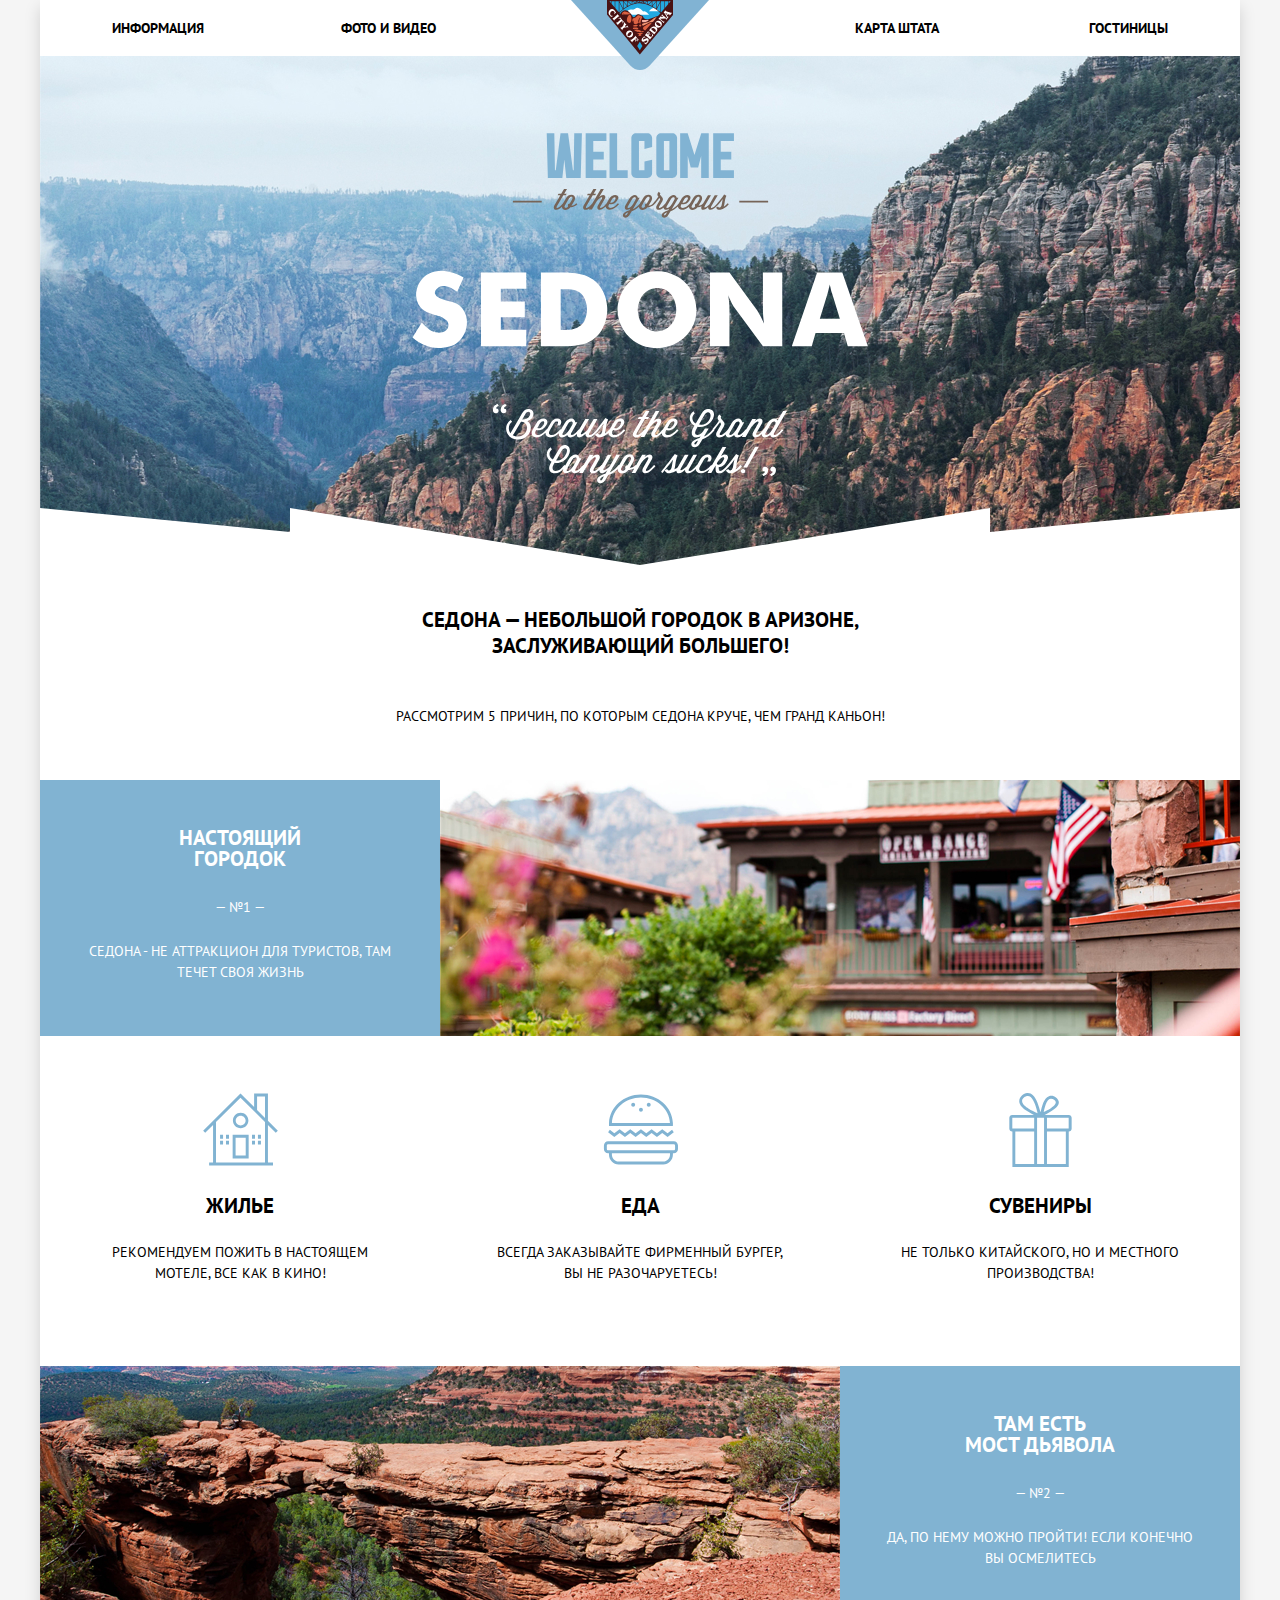
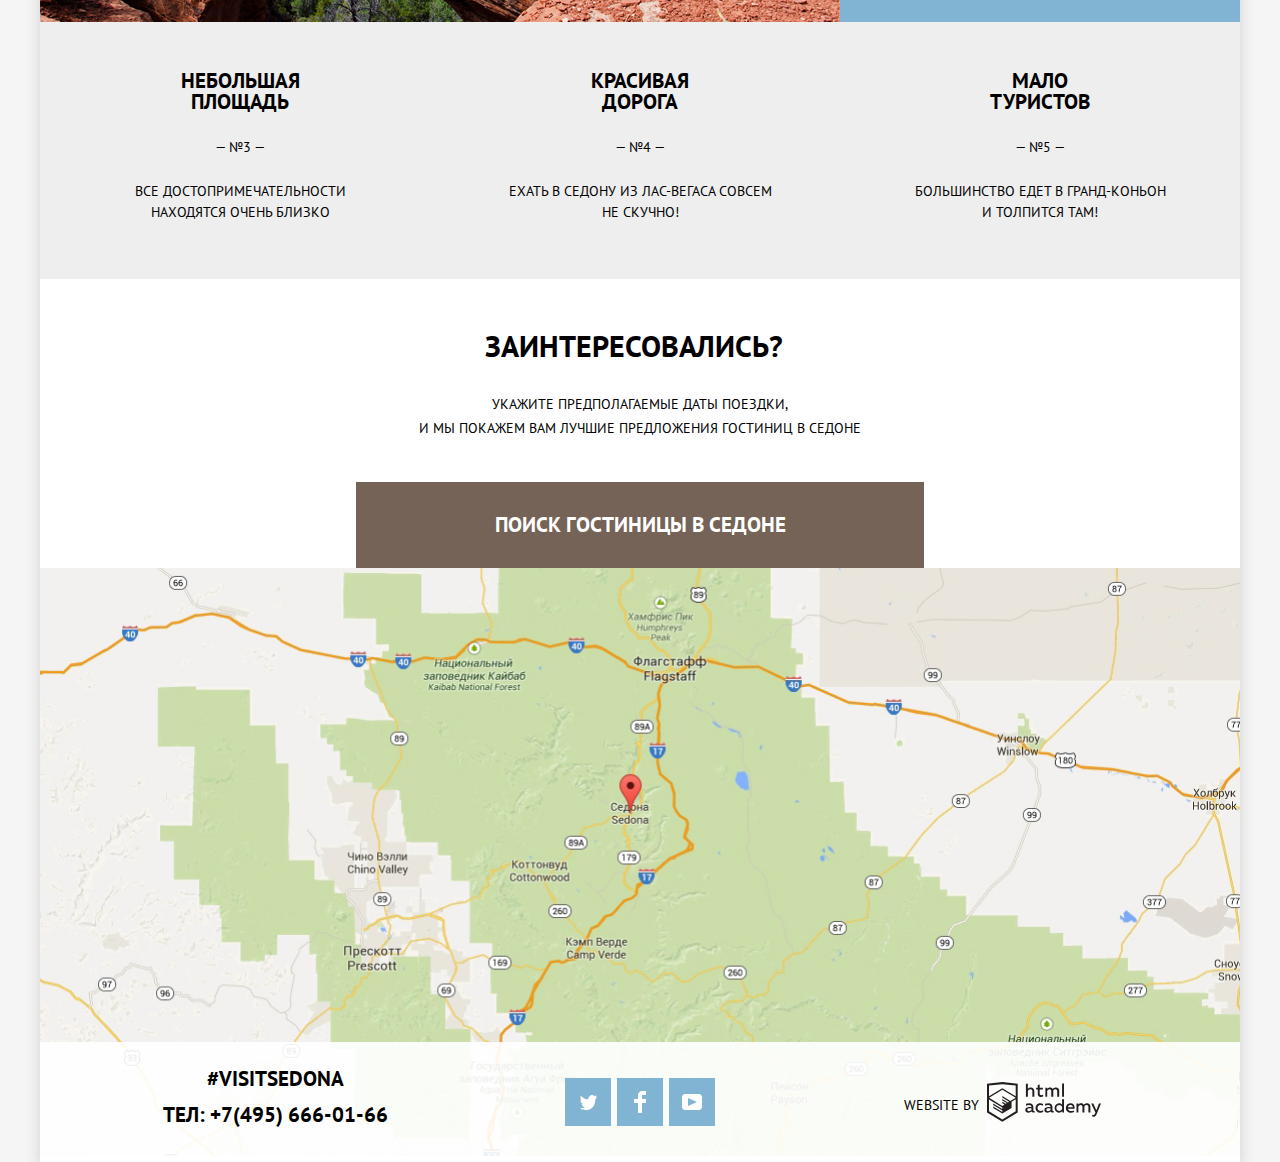
==== commit 516f04ee: "сетка на флексах для внутренней страницы" ====
--- a/index.html
+++ b/index.html
@@ -20,7 +20,7 @@
           <img src="img/logo.svg" alt="Логотип Седона»">
         </a>
         <ul class="header__nav-menu">
-          <li class="header__nav-item header__nav-item--current"><a href="blank.html">информация</a></li>
+          <li class="header__nav-item"><a href="blank.html">информация</a></li>
           <li class="header__nav-item"><a href="blank.html">фото и видео</a></li>
           <li class="header__nav-item"><a href="blank.html">карта штата</a></li>
           <li class="header__nav-item"><a href="blank.html">гостиницы</a></li>
